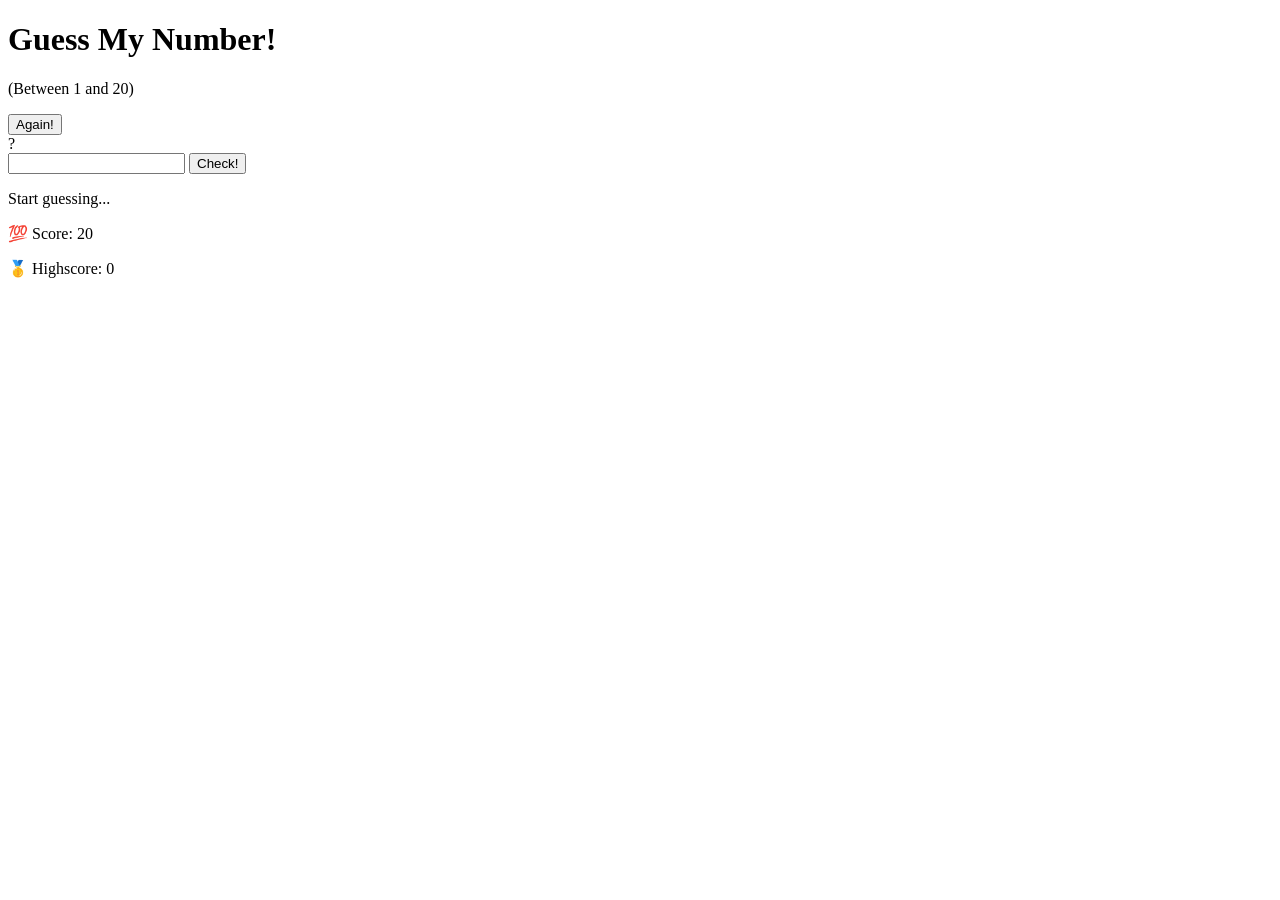
==== index.html @ 3ee74c9a "Create index.html" ====
<!DOCTYPE html>
<html lang="en">
  <head>
    <meta charset="UTF-8" />
    <meta name="viewport" content="width=device-width, initial-scale=1.0" />
    <meta http-equiv="X-UA-Compatible" content="ie=edge" />
    <link rel="stylesheet" href="style.css" />
    <title>Guess My Number!</title>
  </head>
  <body>
    <header>
      <h1>Guess My Number!</h1>
      <p class="between">(Between 1 and 20)</p>
      <button class="btn again">Again!</button>
      <div class="number">?</div>
    </header>
    <main>
      <section class="left">
        <input type="number" class="guess" />
        <button class="btn check">Check!</button>
      </section>
      <section class="right">
        <p class="message">Start guessing...</p>
        <p class="label-score">💯 Score: <span class="score">20</span></p>
        <p class="label-highscore">
          🥇 Highscore: <span class="highscore">0</span>
        </p>
      </section>
    </main>
    <script src="02_logic_REFACTORED.js"></script>
  </body>
</html>
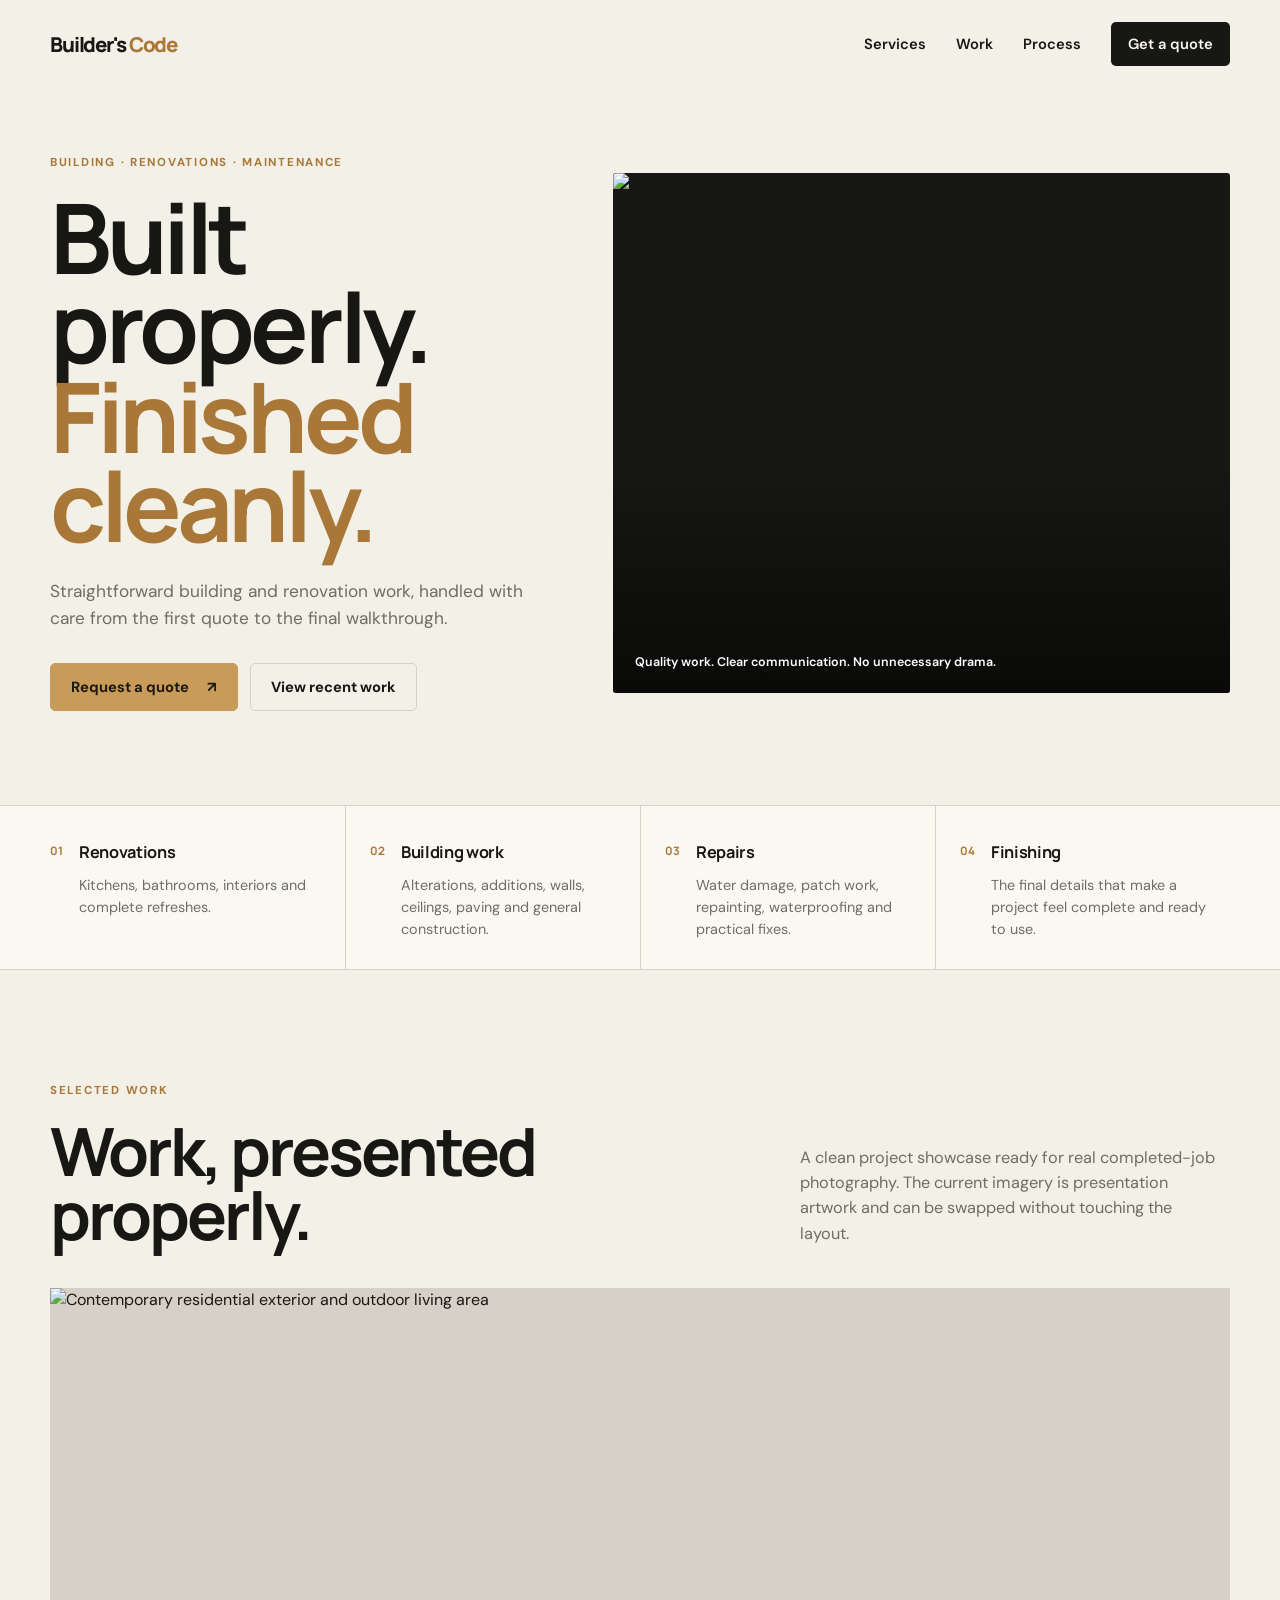
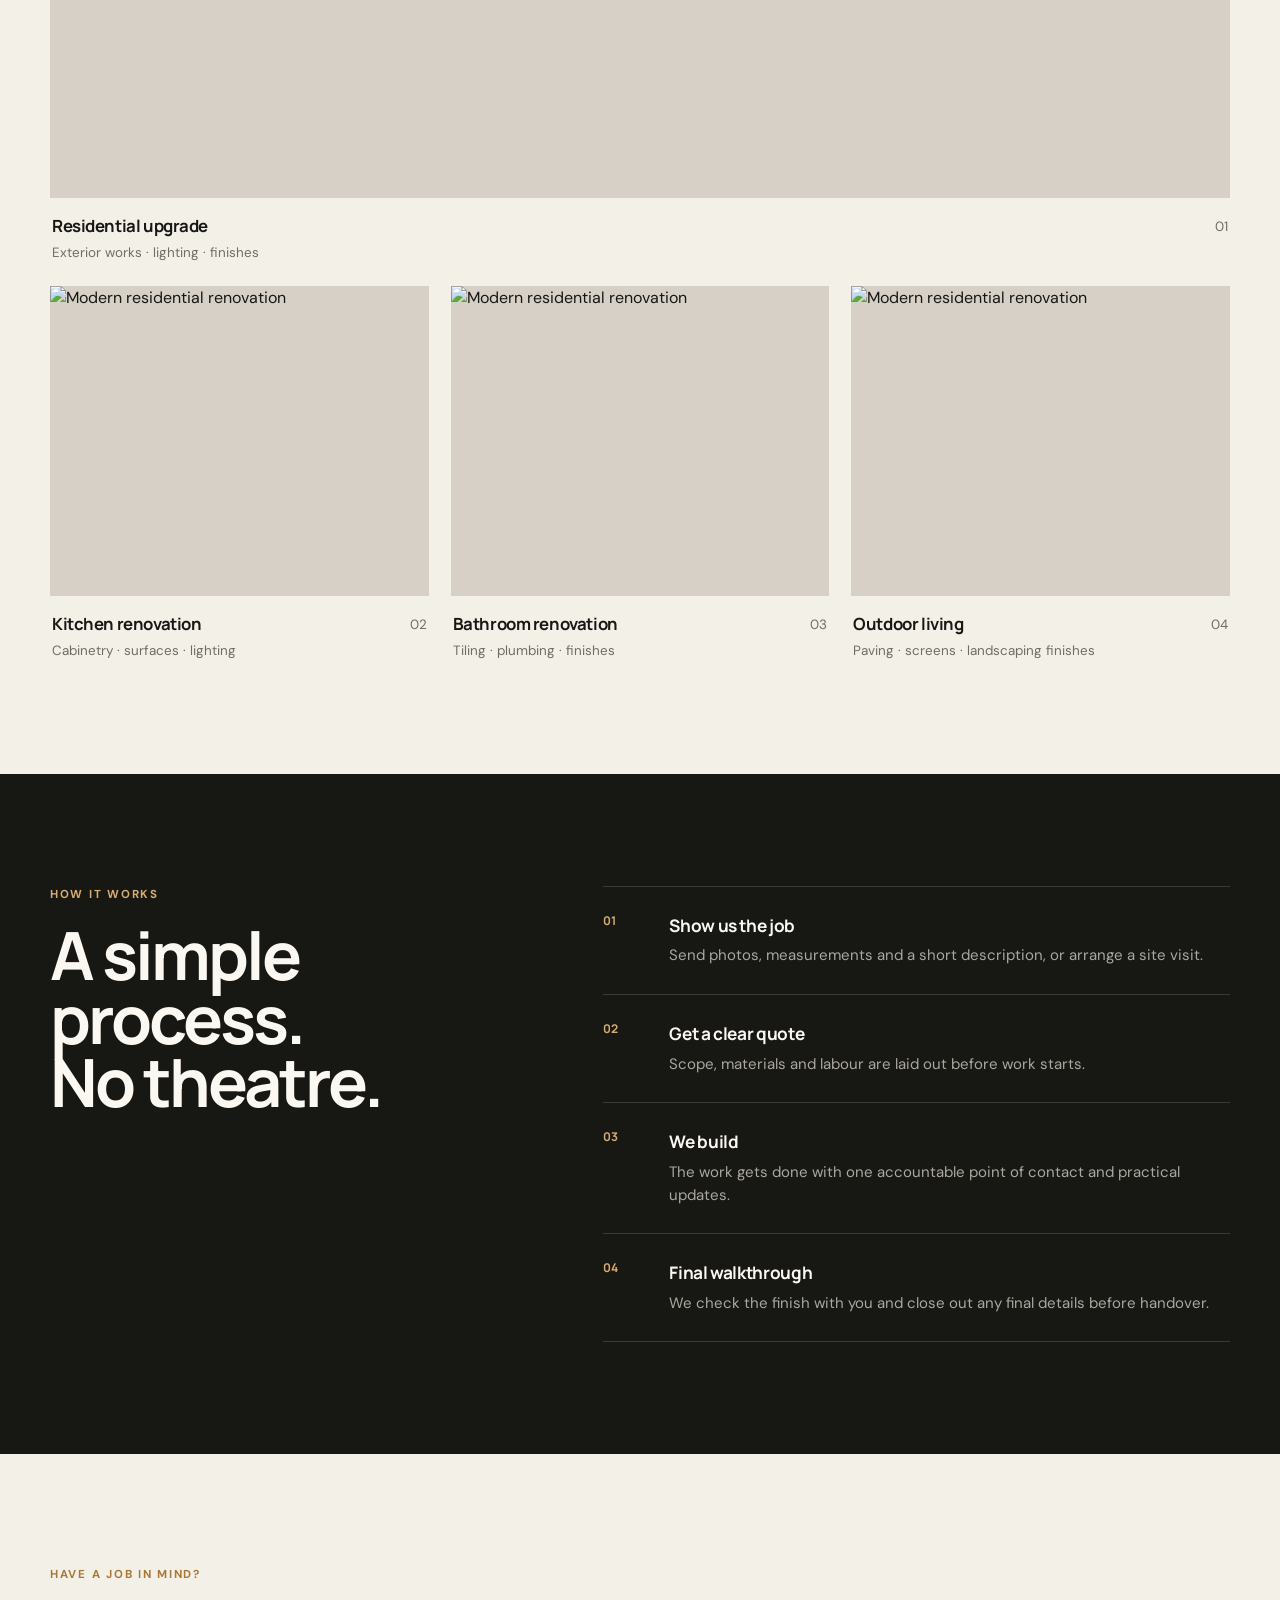
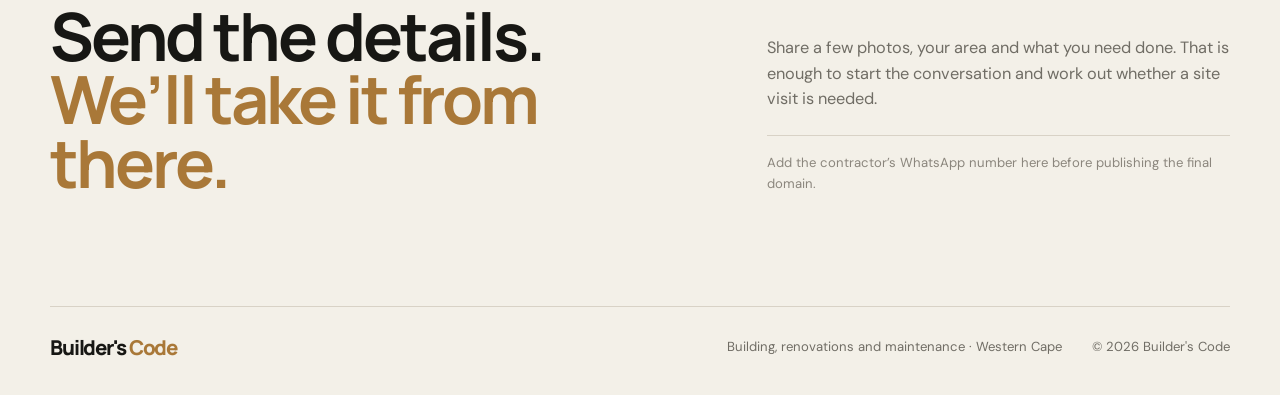
==== commit ff11ed53: "Replace old demo with Builder's Code contractor site" ====
--- a/index.html
+++ b/index.html
@@ -1,32 +1,78 @@
-<!DOCTYPE html>
+<!doctype html>
 <html lang="en">
-  <head>
-    <meta charset="UTF-8" />
-    <meta name="viewport" content="width=device-width, initial-scale=1.0" />
-    <meta http-equiv="X-UA-Compatible" content="ie=edge" />
-    <link rel="stylesheet" href="style.css" />
-    <title>Guess My Number!</title>
-  </head>
-  <body>
-    <header>
-      <h1>Guess My Number!</h1>
-      <p class="between">(Between 1 and 20)</p>
-      <button class="btn again">Again!</button>
-      <div class="number">?</div>
-    </header>
-    <main>
-      <section class="left">
-        <input type="number" class="guess" />
-        <button class="btn check">Check!</button>
-      </section>
-      <section class="right">
-        <p class="message">Start guessing...</p>
-        <p class="label-score">💯 Score: <span class="score">20</span></p>
-        <p class="label-highscore">
-          🥇 Highscore: <span class="highscore">0</span>
-        </p>
-      </section>
-    </main>
-    <script src="02_logic_REFACTORED.js"></script>
-  </body>
-</html>
+<head>
+  <meta charset="utf-8">
+  <meta name="viewport" content="width=device-width,initial-scale=1">
+  <meta name="description" content="Builder's Code — practical building, renovations, repairs and project finishing across the Western Cape.">
+  <meta name="theme-color" content="#171714">
+  <title>Builder's Code | Building & Renovations</title>
+  <link rel="preconnect" href="https://fonts.googleapis.com">
+  <link rel="preconnect" href="https://fonts.gstatic.com" crossorigin>
+  <link href="https://fonts.googleapis.com/css2?family=DM+Sans:wght@400;500;600;700&family=Manrope:wght@600;700;800&display=swap" rel="stylesheet">
+  <link rel="stylesheet" href="styles.css">
+</head>
+<body>
+  <header class="site-header">
+    <a class="brand" href="#top" aria-label="Builder's Code home">Builder's <span>Code</span></a>
+    <nav aria-label="Primary navigation">
+      <a href="#services">Services</a>
+      <a href="#work">Work</a>
+      <a href="#process">Process</a>
+      <a class="nav-cta" href="#contact">Get a quote</a>
+    </nav>
+  </header>
+  <main id="top">
+    <section class="hero shell">
+      <div class="hero-copy">
+        <p class="kicker">BUILDING · RENOVATIONS · MAINTENANCE</p>
+        <h1>Built properly.<br><span>Finished cleanly.</span></h1>
+        <p class="hero-text">Straightforward building and renovation work, handled with care from the first quote to the final walkthrough.</p>
+        <div class="hero-actions">
+          <a class="button button-gold" href="#contact">Request a quote <span aria-hidden="true">↗</span></a>
+          <a class="button button-ghost" href="#work">View recent work</a>
+        </div>
+      </div>
+      <figure class="hero-image">
+        <img src="assets/hero.jpg" alt="Modern residential renovation with warm interior lighting" width="702" height="429">
+        <figcaption>Quality work. Clear communication. No unnecessary drama.</figcaption>
+      </figure>
+    </section>
+    <section id="services" class="service-band" aria-label="Services">
+      <div class="service-grid shell">
+        <article><span class="service-number">01</span><div><h2>Renovations</h2><p>Kitchens, bathrooms, interiors and complete refreshes.</p></div></article>
+        <article><span class="service-number">02</span><div><h2>Building work</h2><p>Alterations, additions, walls, ceilings, paving and general construction.</p></div></article>
+        <article><span class="service-number">03</span><div><h2>Repairs</h2><p>Water damage, patch work, repainting, waterproofing and practical fixes.</p></div></article>
+        <article><span class="service-number">04</span><div><h2>Finishing</h2><p>The final details that make a project feel complete and ready to use.</p></div></article>
+      </div>
+    </section>
+    <section id="work" class="work shell section-space">
+      <div class="section-heading">
+        <div><p class="kicker">SELECTED WORK</p><h2>Work, presented<br>properly.</h2></div>
+        <p>A clean project showcase ready for real completed-job photography. The current imagery is presentation artwork and can be swapped without touching the layout.</p>
+      </div>
+      <div class="project-grid">
+        <article class="project project-featured"><img src="assets/hero.jpg" alt="Contemporary residential exterior and outdoor living area"><div class="project-copy"><div><h3>Residential upgrade</h3><p>Exterior works · lighting · finishes</p></div><span>01</span></div></article>
+        <article class="project"><img src="assets/hero.jpg" alt="Modern residential renovation"><div class="project-copy"><div><h3>Kitchen renovation</h3><p>Cabinetry · surfaces · lighting</p></div><span>02</span></div></article>
+        <article class="project"><img src="assets/hero.jpg" alt="Modern residential renovation"><div class="project-copy"><div><h3>Bathroom renovation</h3><p>Tiling · plumbing · finishes</p></div><span>03</span></div></article>
+        <article class="project"><img src="assets/hero.jpg" alt="Modern residential renovation"><div class="project-copy"><div><h3>Outdoor living</h3><p>Paving · screens · landscaping finishes</p></div><span>04</span></div></article>
+      </div>
+    </section>
+    <section id="process" class="process section-space">
+      <div class="process-inner shell">
+        <div class="process-title"><p class="kicker kicker-light">HOW IT WORKS</p><h2>A simple process.<br>No theatre.</h2></div>
+        <ol>
+          <li><span>01</span><div><h3>Show us the job</h3><p>Send photos, measurements and a short description, or arrange a site visit.</p></div></li>
+          <li><span>02</span><div><h3>Get a clear quote</h3><p>Scope, materials and labour are laid out before work starts.</p></div></li>
+          <li><span>03</span><div><h3>We build</h3><p>The work gets done with one accountable point of contact and practical updates.</p></div></li>
+          <li><span>04</span><div><h3>Final walkthrough</h3><p>We check the finish with you and close out any final details before handover.</p></div></li>
+        </ol>
+      </div>
+    </section>
+    <section id="contact" class="contact shell section-space">
+      <div><p class="kicker">HAVE A JOB IN MIND?</p><h2>Send the details.<br><span>We’ll take it from there.</span></h2></div>
+      <div class="contact-copy"><p>Share a few photos, your area and what you need done. That is enough to start the conversation and work out whether a site visit is needed.</p><p class="contact-note">Add the contractor’s WhatsApp number here before publishing the final domain.</p></div>
+    </section>
+  </main>
+  <footer class="shell"><a class="brand brand-footer" href="#top">Builder's <span>Code</span></a><p>Building, renovations and maintenance · Western Cape</p><p>© 2026 Builder's Code</p></footer>
+</body>
+</html>
--- a/styles.css
+++ b/styles.css
@@ -0,0 +1 @@
+:root{--ink:#171714;--ink-2:#24231f;--paper:#f3f0e8;--cream:#fbf8f1;--muted:#706d65;--line:#d8d2c6;--gold:#c89b59;--gold-dark:#a97838;--max:1180px}*{box-sizing:border-box}html{scroll-behavior:smooth}body{margin:0;background:var(--paper);color:var(--ink);font:400 16px/1.55 "DM Sans",sans-serif}a{color:inherit;text-decoration:none}img{display:block;width:100%;height:auto}h1,h2,h3,p{margin:0}h1,h2,h3{font-family:"Manrope",sans-serif;letter-spacing:-.045em}.shell{width:min(calc(100% - 44px),var(--max));margin-inline:auto}.site-header{width:min(calc(100% - 44px),var(--max));height:88px;margin:auto;display:flex;align-items:center;justify-content:space-between;gap:24px}.brand{font:800 1.28rem/1 "Manrope",sans-serif;letter-spacing:-.055em}.brand span{color:var(--gold-dark)}nav{display:flex;align-items:center;gap:30px;font-size:.92rem;font-weight:600}nav a{transition:opacity .2s ease}nav a:hover{opacity:.58}.nav-cta{background:var(--ink);color:var(--cream);padding:11px 17px;border-radius:5px}.hero{display:grid;grid-template-columns:minmax(0,.9fr) minmax(430px,1.1fr);align-items:center;gap:58px;padding:66px 0 94px}.kicker{color:var(--gold-dark);font-weight:700;font-size:.72rem;letter-spacing:.15em;margin-bottom:20px}h1{font-size:clamp(3.9rem,7.6vw,7.3rem);line-height:.92}h1 span,.contact h2 span{color:var(--gold-dark)}.hero-text{max-width:590px;color:var(--muted);font-size:1.08rem;margin-top:28px}.hero-actions{display:flex;flex-wrap:wrap;gap:12px;margin-top:32px}.button{display:inline-flex;align-items:center;justify-content:center;gap:18px;min-height:48px;padding:0 20px;border:1px solid var(--line);border-radius:5px;font-weight:700;font-size:.92rem;transition:transform .2s ease,background .2s ease}.button:hover{transform:translateY(-2px)}.button-gold{background:var(--gold);border-color:var(--gold);color:#1b1813}.button-gold:hover{background:#d4a768}.button-ghost{background:transparent}.hero-image{position:relative;margin:0;min-height:520px;border-radius:3px;overflow:hidden;background:var(--ink)}.hero-image img{position:absolute;inset:0;width:100%;height:100%;object-fit:cover;object-position:center}.hero-image::after{content:"";position:absolute;inset:0;background:linear-gradient(180deg,transparent 55%,rgba(0,0,0,.6))}.hero-image figcaption{position:absolute;z-index:1;left:22px;right:22px;bottom:20px;color:#fff;font-size:.78rem;font-weight:600}.service-band{background:var(--cream);border-block:1px solid var(--line)}.service-grid{display:grid;grid-template-columns:repeat(4,1fr)}.service-grid article{display:flex;gap:16px;min-height:160px;padding:34px 24px 28px 0}.service-grid article+article{border-left:1px solid var(--line);padding-left:24px}.service-number{color:var(--gold-dark);font:700 .72rem/1 "Manrope",sans-serif;padding-top:5px}.service-grid h2{font-size:1.02rem;letter-spacing:-.02em}.service-grid p{color:var(--muted);font-size:.9rem;margin-top:8px}.section-space{padding-block:112px}.section-heading{display:grid;grid-template-columns:1fr 430px;gap:60px;align-items:end;margin-bottom:42px}.section-heading h2,.process h2,.contact h2{font-size:clamp(2.8rem,5.2vw,5.3rem);line-height:.95}.section-heading>p{color:var(--muted);font-size:1.02rem;max-width:420px}.project-grid{display:grid;grid-template-columns:repeat(3,1fr);gap:22px}.project{min-width:0}.project-featured{grid-column:span 3}.project img{height:310px;object-fit:cover;background:#d6d0c6}.project-featured img{height:510px}.project-copy{display:flex;justify-content:space-between;gap:20px;padding:15px 2px 0}.project-copy h3{font-size:1.05rem;letter-spacing:-.025em}.project-copy p,.project-copy span{color:var(--muted);font-size:.84rem;margin-top:4px}.process{background:var(--ink);color:var(--cream)}.process-inner{display:grid;grid-template-columns:.85fr 1.15fr;gap:90px}.kicker-light{color:#d8ad70}.process ol{list-style:none;padding:0;margin:0;border-top:1px solid #3c3a34}.process li{display:grid;grid-template-columns:48px 1fr;gap:18px;padding:26px 0;border-bottom:1px solid #3c3a34}.process li>span{color:#d8ad70;font:700 .75rem/1.4 "Manrope",sans-serif}.process h3{font-size:1.08rem;letter-spacing:-.02em}.process li p{color:#aaa79f;margin-top:5px;max-width:560px;font-size:.94rem}.contact{display:grid;grid-template-columns:1.15fr .85fr;gap:90px;align-items:end}.contact-copy{color:var(--muted);font-size:1.02rem;max-width:470px}.contact-note{font-size:.82rem;border-top:1px solid var(--line);margin-top:24px;padding-top:17px;color:#8b867d}footer{border-top:1px solid var(--line);padding:30px 0 38px;display:grid;grid-template-columns:1fr auto auto;gap:30px;align-items:center;color:var(--muted);font-size:.82rem}.brand-footer{color:var(--ink)}@media(max-width:900px){.hero{grid-template-columns:1fr;gap:38px;padding-top:44px}.hero-image{min-height:480px}.section-heading{grid-template-columns:1fr;gap:22px}.service-grid{grid-template-columns:1fr 1fr}.service-grid article:nth-child(3){border-left:0;border-top:1px solid var(--line)}.service-grid article:nth-child(4){border-top:1px solid var(--line)}.process-inner,.contact{grid-template-columns:1fr;gap:48px}.project-grid{grid-template-columns:1fr 1fr}.project-featured{grid-column:span 2}.project-grid article:last-child{grid-column:span 2}.project-grid article:last-child img{height:360px}footer{grid-template-columns:1fr 1fr}.brand-footer{grid-column:1/-1}}@media(max-width:640px){.shell,.site-header{width:min(calc(100% - 28px),var(--max))}.site-header{height:72px}nav{gap:0}nav a:not(.nav-cta){display:none}.nav-cta{padding:9px 13px}.hero{padding:32px 0 70px}.hero-image{min-height:380px}h1{font-size:3.55rem}.hero-text{font-size:1rem}.service-grid{grid-template-columns:1fr}.service-grid article{min-height:auto;padding:24px 0}.service-grid article+article,.service-grid article:nth-child(3){border-left:0;border-top:1px solid var(--line);padding-left:0}.section-space{padding-block:78px}.section-heading h2,.process h2,.contact h2{font-size:3rem}.project-grid{grid-template-columns:1fr}.project-featured,.project-grid article:last-child{grid-column:auto}.project img,.project-featured img,.project-grid article:last-child img{height:330px}.process-inner{gap:34px}.contact{gap:34px}footer{grid-template-columns:1fr;gap:10px}.brand-footer{grid-column:auto}}@media(prefers-reduced-motion:reduce){html{scroll-behavior:auto}.button{transition:none}}
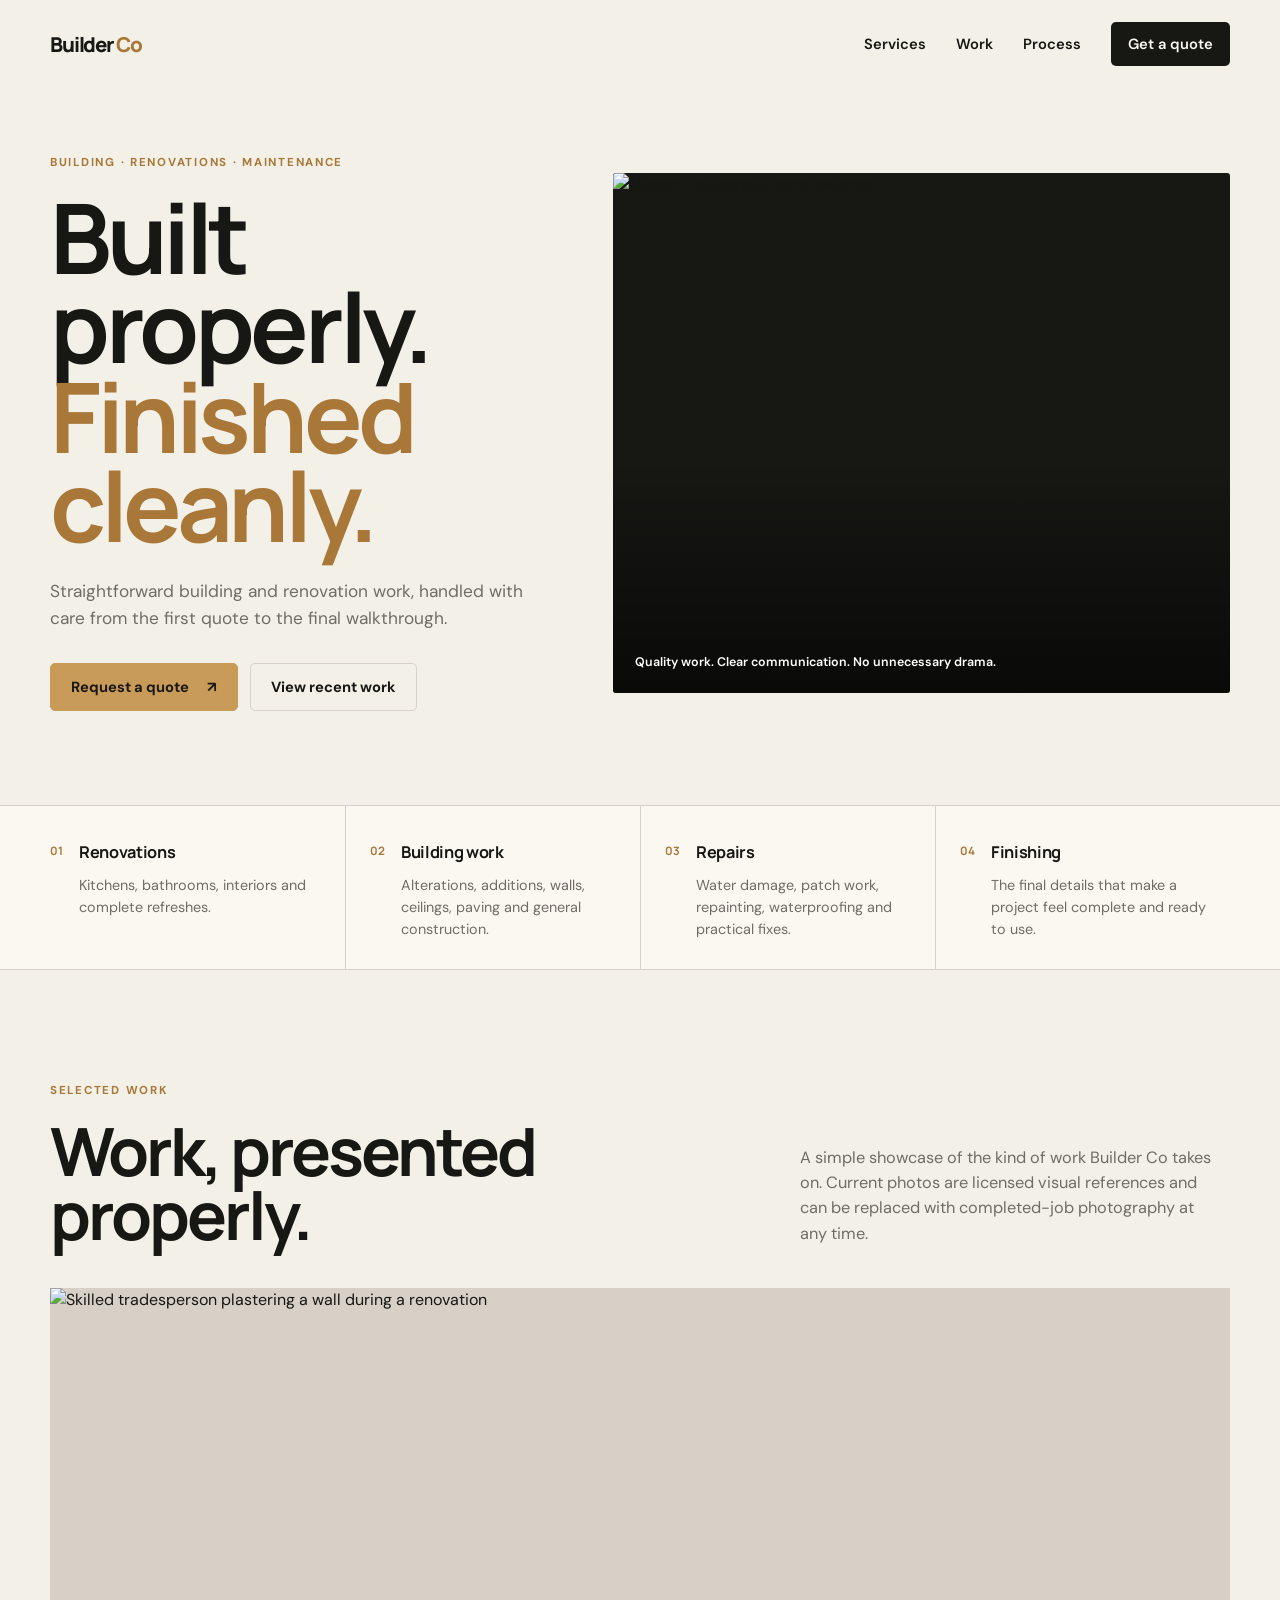
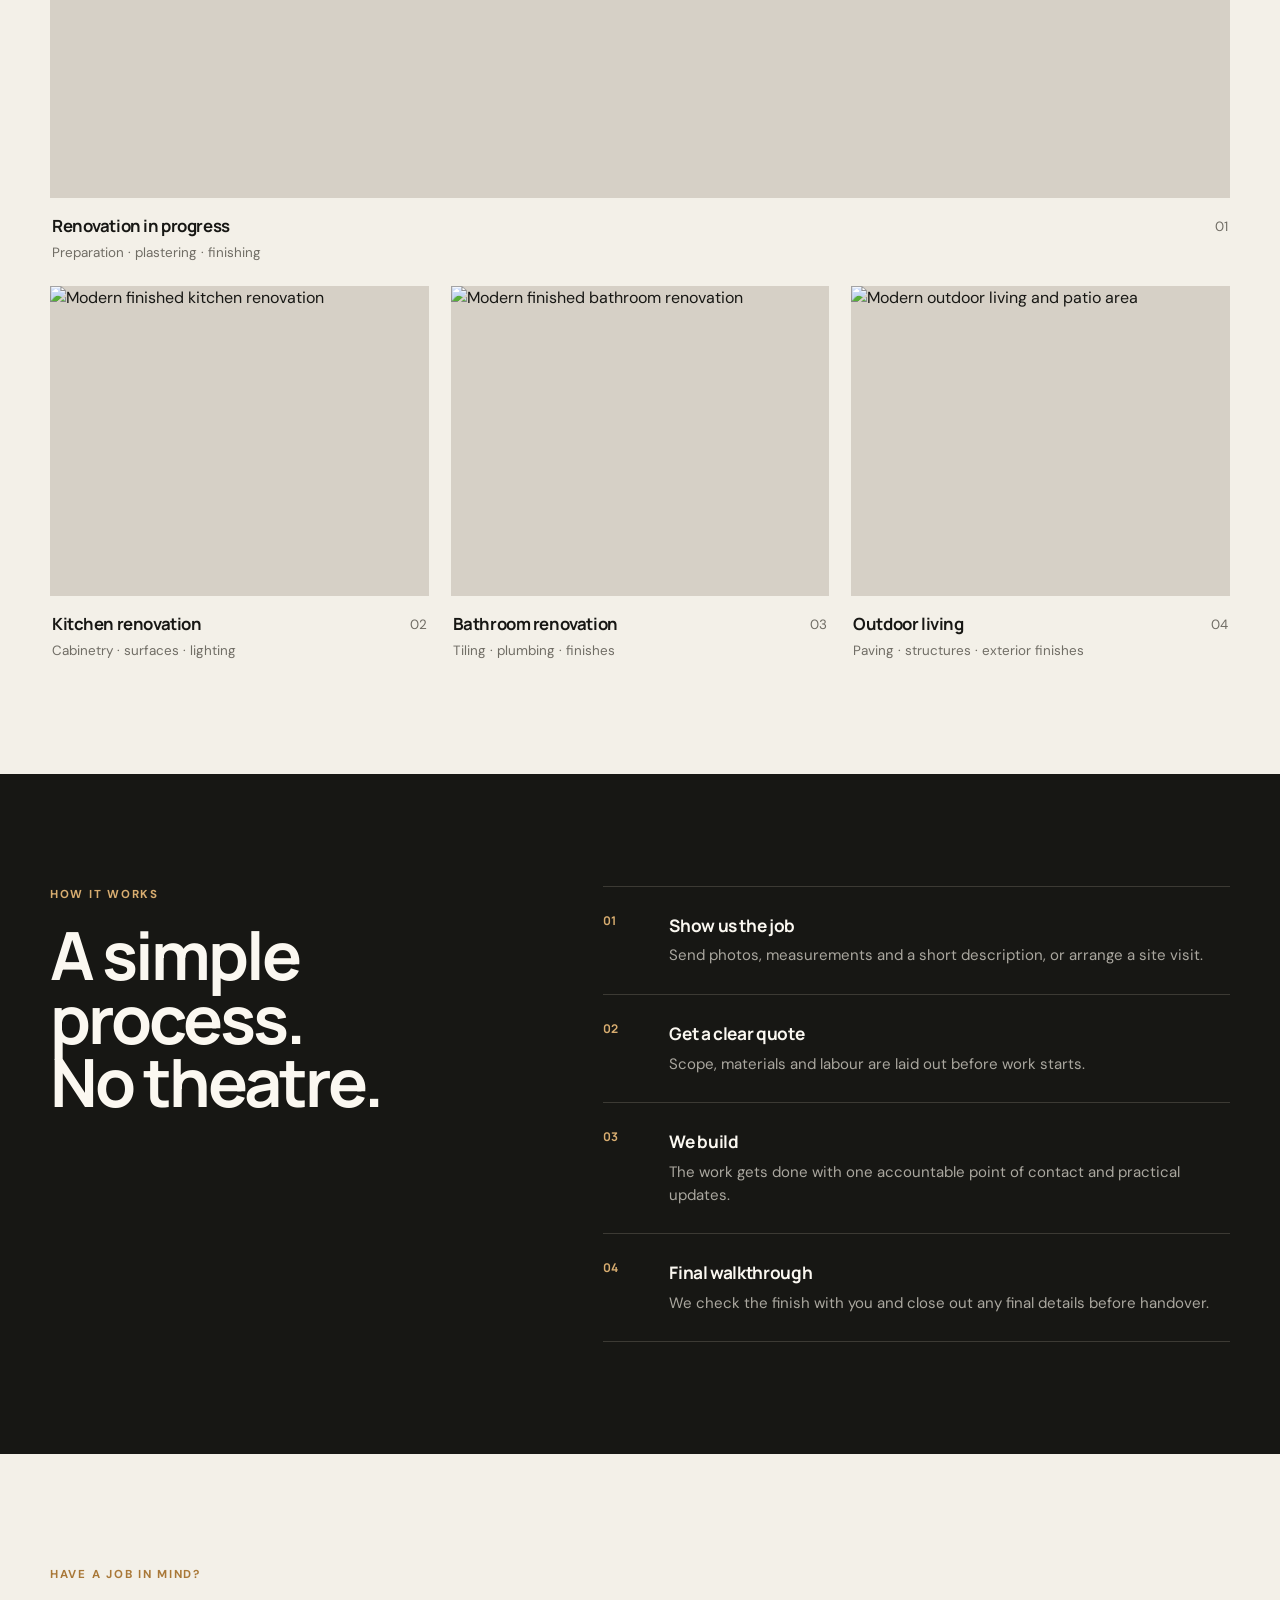
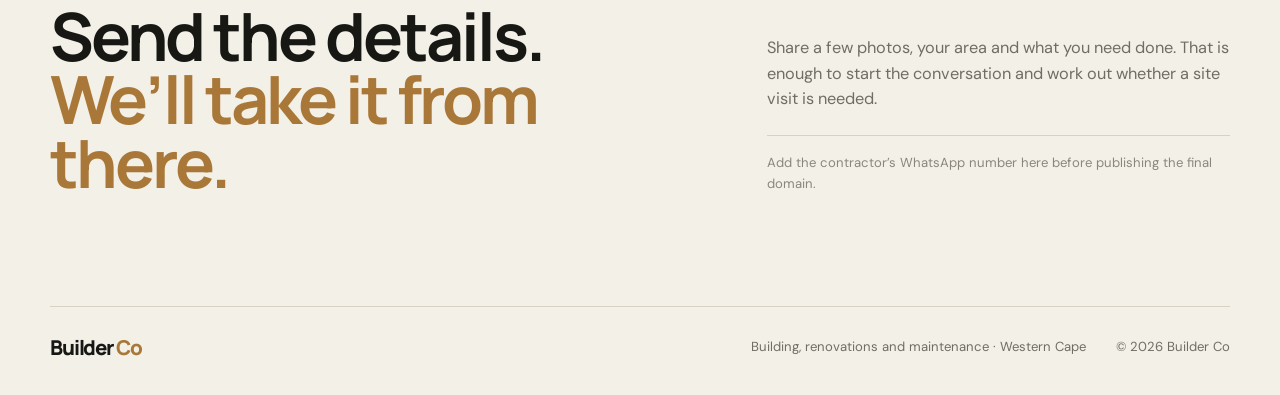
==== commit 734494e9: "Rebrand site to Builder Co and add contractor imagery" ====
--- a/index.html
+++ b/index.html
@@ -3,9 +3,9 @@
 <head>
   <meta charset="utf-8">
   <meta name="viewport" content="width=device-width,initial-scale=1">
-  <meta name="description" content="Builder's Code — practical building, renovations, repairs and project finishing across the Western Cape.">
+  <meta name="description" content="Builder Co — practical building, renovations, repairs and project finishing across the Western Cape.">
   <meta name="theme-color" content="#171714">
-  <title>Builder's Code | Building & Renovations</title>
+  <title>Builder Co | Building & Renovations</title>
   <link rel="preconnect" href="https://fonts.googleapis.com">
   <link rel="preconnect" href="https://fonts.gstatic.com" crossorigin>
   <link href="https://fonts.googleapis.com/css2?family=DM+Sans:wght@400;500;600;700&family=Manrope:wght@600;700;800&display=swap" rel="stylesheet">
@@ -13,7 +13,7 @@
 </head>
 <body>
   <header class="site-header">
-    <a class="brand" href="#top" aria-label="Builder's Code home">Builder's <span>Code</span></a>
+    <a class="brand" href="#top" aria-label="Builder Co home">Builder <span>Co</span></a>
     <nav aria-label="Primary navigation">
       <a href="#services">Services</a>
       <a href="#work">Work</a>
@@ -33,7 +33,7 @@
         </div>
       </div>
       <figure class="hero-image">
-        <img src="assets/hero.jpg" alt="Modern residential renovation with warm interior lighting" width="702" height="429">
+        <img src="https://images.unsplash.com/photo-1778166166368-774d09ca24e2?auto=format&fit=crop&w=1800&q=85" alt="Modern residential home exterior" width="702" height="429">
         <figcaption>Quality work. Clear communication. No unnecessary drama.</figcaption>
       </figure>
     </section>
@@ -48,13 +48,13 @@
     <section id="work" class="work shell section-space">
       <div class="section-heading">
         <div><p class="kicker">SELECTED WORK</p><h2>Work, presented<br>properly.</h2></div>
-        <p>A clean project showcase ready for real completed-job photography. The current imagery is presentation artwork and can be swapped without touching the layout.</p>
+        <p>A simple showcase of the kind of work Builder Co takes on. Current photos are licensed visual references and can be replaced with completed-job photography at any time.</p>
       </div>
       <div class="project-grid">
-        <article class="project project-featured"><img src="assets/hero.jpg" alt="Contemporary residential exterior and outdoor living area"><div class="project-copy"><div><h3>Residential upgrade</h3><p>Exterior works · lighting · finishes</p></div><span>01</span></div></article>
-        <article class="project"><img src="assets/hero.jpg" alt="Modern residential renovation"><div class="project-copy"><div><h3>Kitchen renovation</h3><p>Cabinetry · surfaces · lighting</p></div><span>02</span></div></article>
-        <article class="project"><img src="assets/hero.jpg" alt="Modern residential renovation"><div class="project-copy"><div><h3>Bathroom renovation</h3><p>Tiling · plumbing · finishes</p></div><span>03</span></div></article>
-        <article class="project"><img src="assets/hero.jpg" alt="Modern residential renovation"><div class="project-copy"><div><h3>Outdoor living</h3><p>Paving · screens · landscaping finishes</p></div><span>04</span></div></article>
+        <article class="project project-featured"><img src="https://images.unsplash.com/photo-1761986757577-140af8859587?auto=format&fit=crop&w=1800&q=85" alt="Skilled tradesperson plastering a wall during a renovation" loading="lazy"><div class="project-copy"><div><h3>Renovation in progress</h3><p>Preparation · plastering · finishing</p></div><span>01</span></div></article>
+        <article class="project"><img src="https://images.unsplash.com/photo-1771371282665-545256b20dca?auto=format&fit=crop&w=1400&q=85" alt="Modern finished kitchen renovation" loading="lazy"><div class="project-copy"><div><h3>Kitchen renovation</h3><p>Cabinetry · surfaces · lighting</p></div><span>02</span></div></article>
+        <article class="project"><img src="https://images.unsplash.com/photo-1621215058889-885f3d5a143c?auto=format&fit=crop&w=1400&q=85" alt="Modern finished bathroom renovation" loading="lazy"><div class="project-copy"><div><h3>Bathroom renovation</h3><p>Tiling · plumbing · finishes</p></div><span>03</span></div></article>
+        <article class="project"><img src="https://images.unsplash.com/photo-1775733923991-e7223f9f44bc?auto=format&fit=crop&w=1400&q=85" alt="Modern outdoor living and patio area" loading="lazy"><div class="project-copy"><div><h3>Outdoor living</h3><p>Paving · structures · exterior finishes</p></div><span>04</span></div></article>
       </div>
     </section>
     <section id="process" class="process section-space">
@@ -73,6 +73,6 @@
       <div class="contact-copy"><p>Share a few photos, your area and what you need done. That is enough to start the conversation and work out whether a site visit is needed.</p><p class="contact-note">Add the contractor’s WhatsApp number here before publishing the final domain.</p></div>
     </section>
   </main>
-  <footer class="shell"><a class="brand brand-footer" href="#top">Builder's <span>Code</span></a><p>Building, renovations and maintenance · Western Cape</p><p>© 2026 Builder's Code</p></footer>
+  <footer class="shell"><a class="brand brand-footer" href="#top">Builder <span>Co</span></a><p>Building, renovations and maintenance · Western Cape</p><p>© 2026 Builder Co</p></footer>
 </body>
 </html>
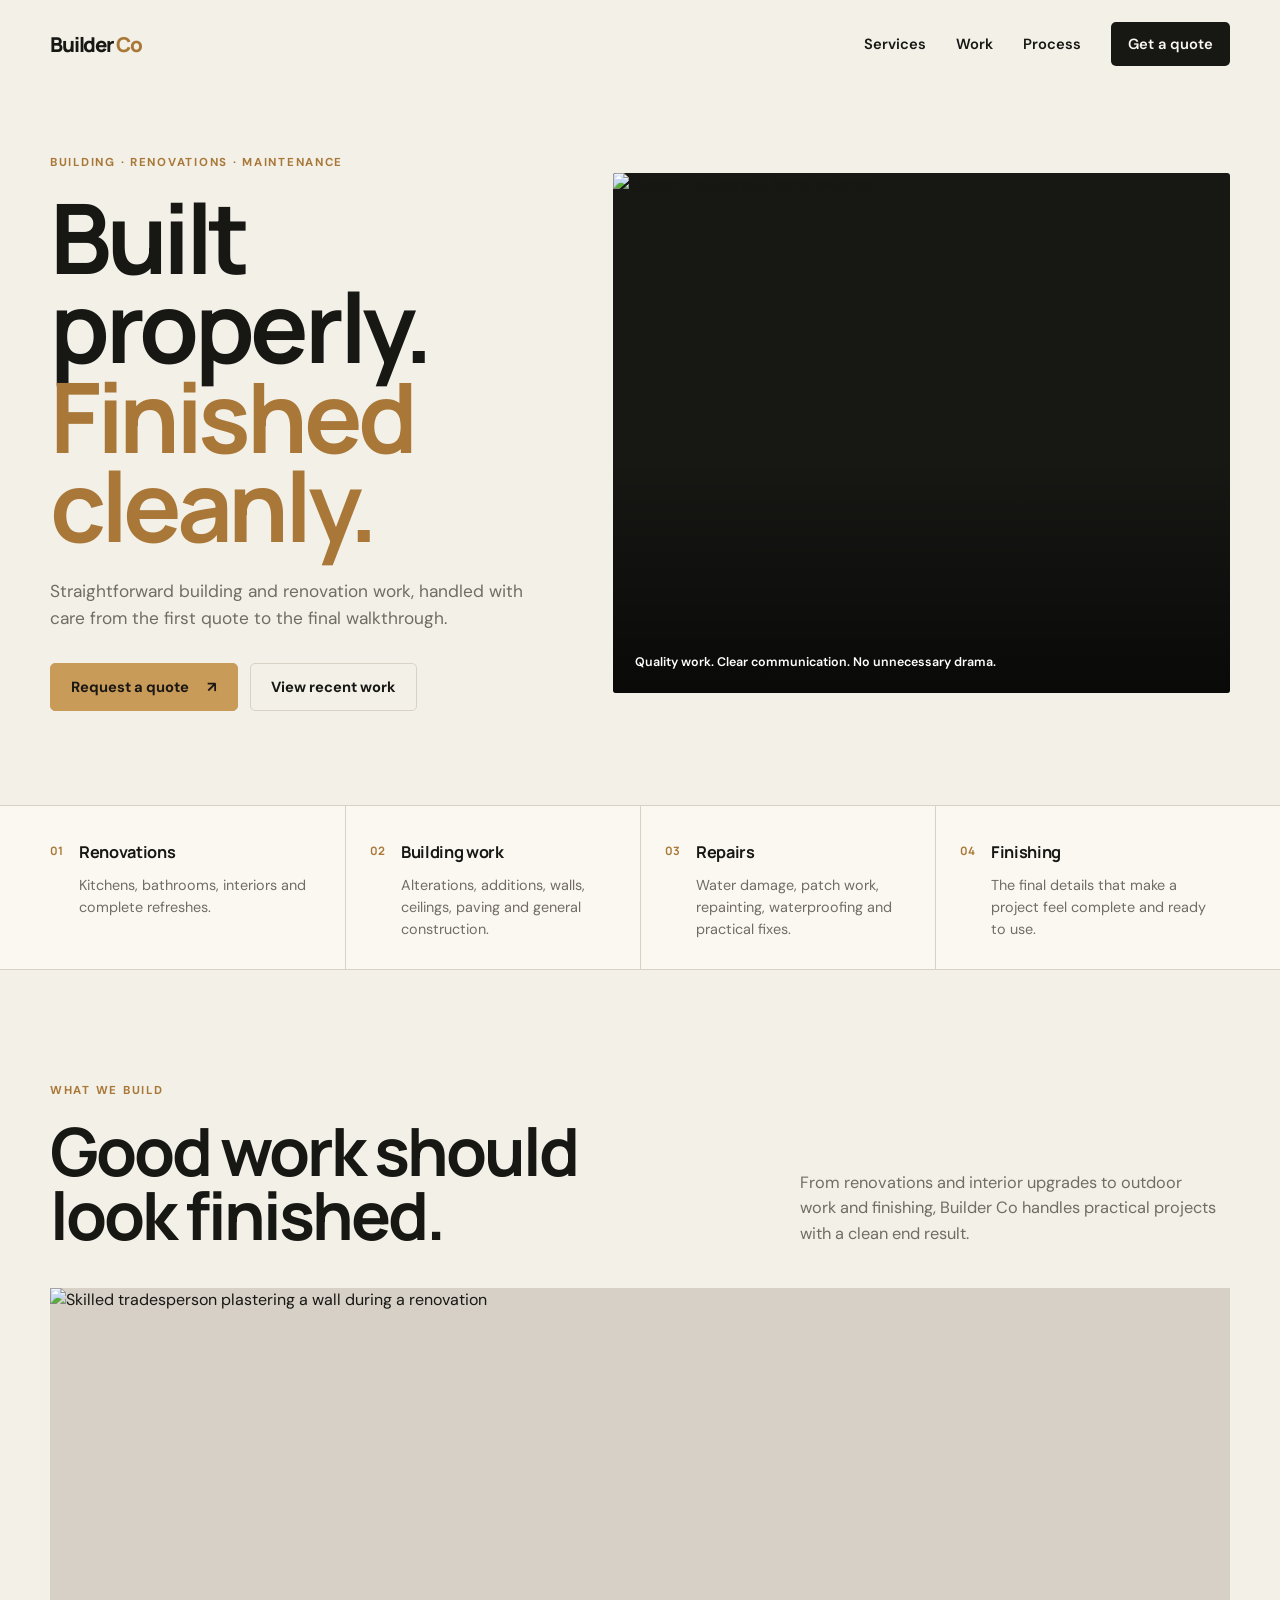
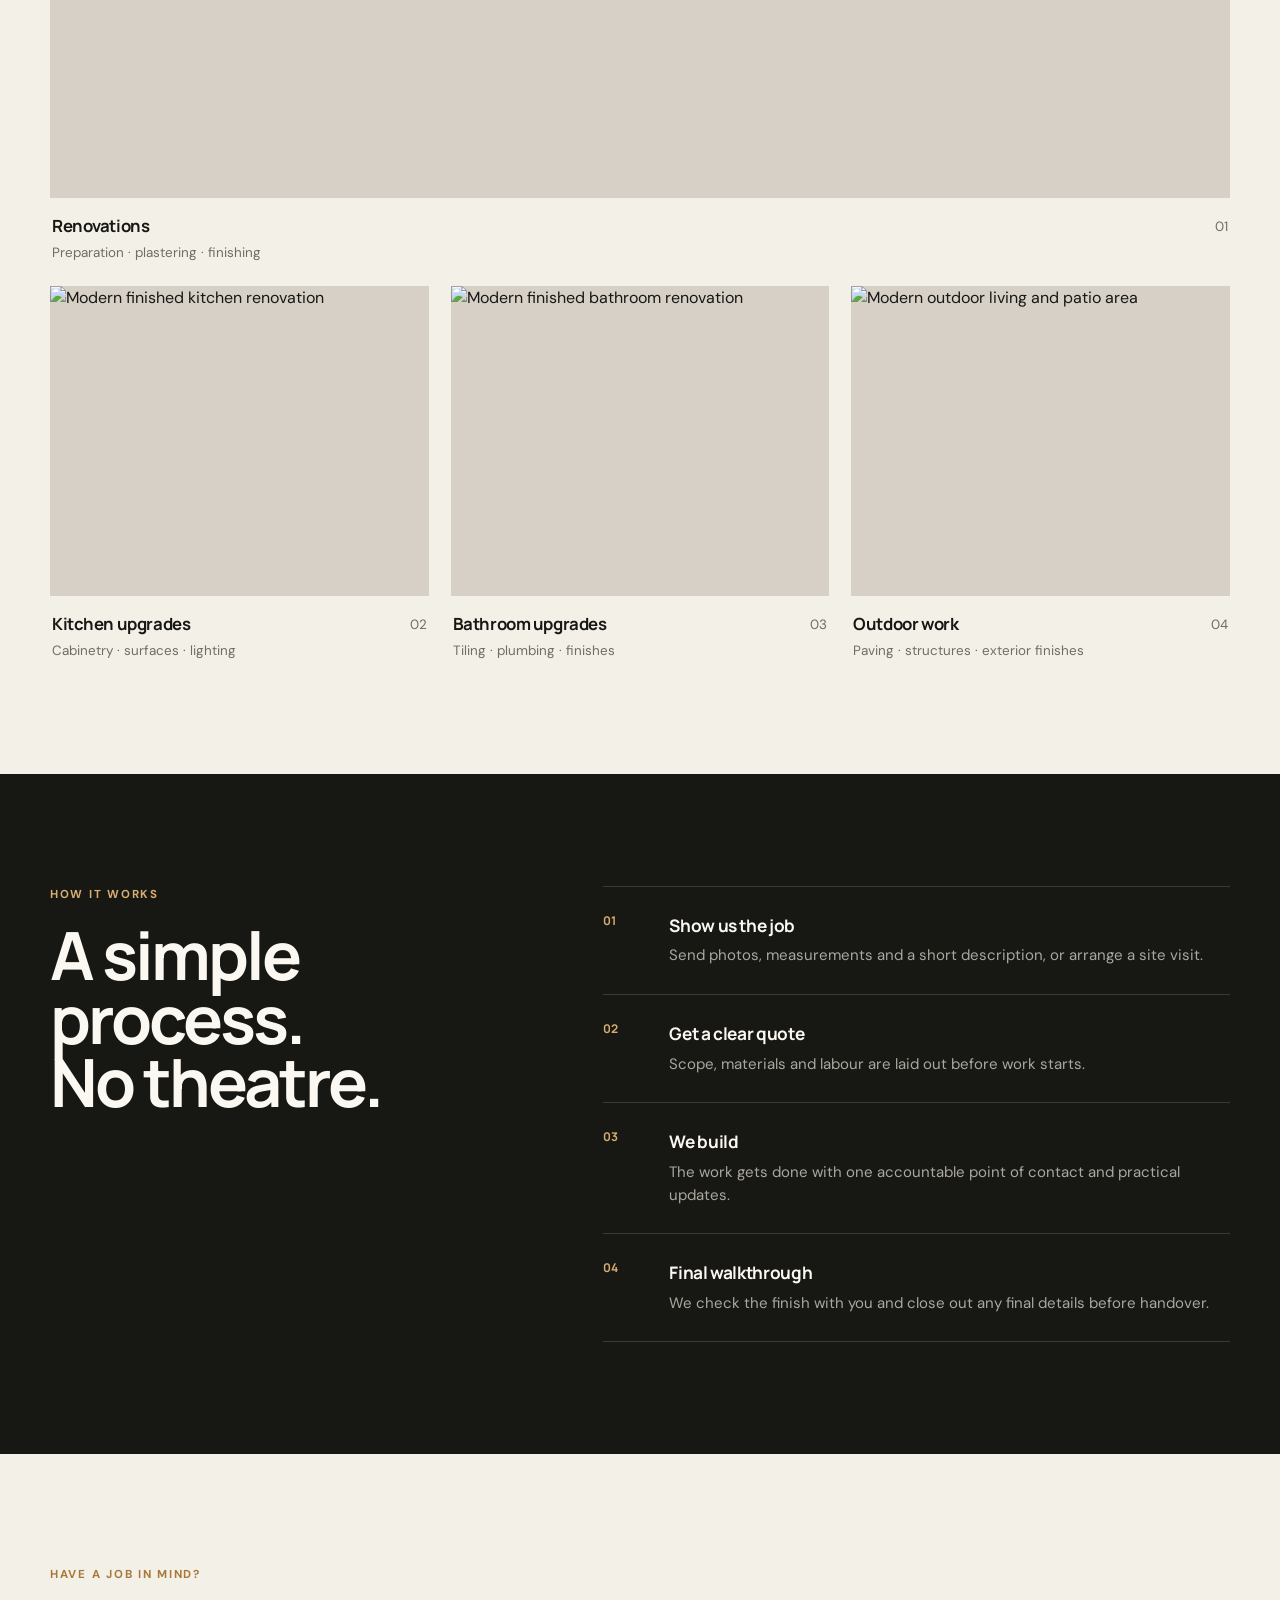
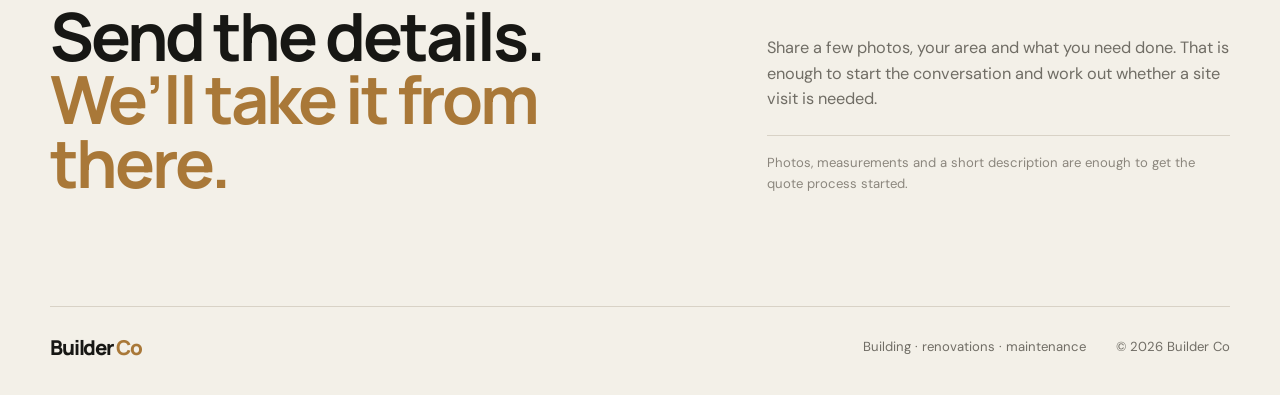
==== commit d0dc0c0d: "Polish Builder Co copy and remove placeholder claims" ====
--- a/index.html
+++ b/index.html
@@ -3,7 +3,7 @@
 <head>
   <meta charset="utf-8">
   <meta name="viewport" content="width=device-width,initial-scale=1">
-  <meta name="description" content="Builder Co — practical building, renovations, repairs and project finishing across the Western Cape.">
+  <meta name="description" content="Builder Co — practical building, renovations, repairs and project finishing.">
   <meta name="theme-color" content="#171714">
   <title>Builder Co | Building & Renovations</title>
   <link rel="preconnect" href="https://fonts.googleapis.com">
@@ -47,14 +47,14 @@
     </section>
     <section id="work" class="work shell section-space">
       <div class="section-heading">
-        <div><p class="kicker">SELECTED WORK</p><h2>Work, presented<br>properly.</h2></div>
-        <p>A simple showcase of the kind of work Builder Co takes on. Current photos are licensed visual references and can be replaced with completed-job photography at any time.</p>
+        <div><p class="kicker">WHAT WE BUILD</p><h2>Good work should<br>look finished.</h2></div>
+        <p>From renovations and interior upgrades to outdoor work and finishing, Builder Co handles practical projects with a clean end result.</p>
       </div>
       <div class="project-grid">
-        <article class="project project-featured"><img src="https://images.unsplash.com/photo-1761986757577-140af8859587?auto=format&fit=crop&w=1800&q=85" alt="Skilled tradesperson plastering a wall during a renovation" loading="lazy"><div class="project-copy"><div><h3>Renovation in progress</h3><p>Preparation · plastering · finishing</p></div><span>01</span></div></article>
-        <article class="project"><img src="https://images.unsplash.com/photo-1771371282665-545256b20dca?auto=format&fit=crop&w=1400&q=85" alt="Modern finished kitchen renovation" loading="lazy"><div class="project-copy"><div><h3>Kitchen renovation</h3><p>Cabinetry · surfaces · lighting</p></div><span>02</span></div></article>
-        <article class="project"><img src="https://images.unsplash.com/photo-1621215058889-885f3d5a143c?auto=format&fit=crop&w=1400&q=85" alt="Modern finished bathroom renovation" loading="lazy"><div class="project-copy"><div><h3>Bathroom renovation</h3><p>Tiling · plumbing · finishes</p></div><span>03</span></div></article>
-        <article class="project"><img src="https://images.unsplash.com/photo-1775733923991-e7223f9f44bc?auto=format&fit=crop&w=1400&q=85" alt="Modern outdoor living and patio area" loading="lazy"><div class="project-copy"><div><h3>Outdoor living</h3><p>Paving · structures · exterior finishes</p></div><span>04</span></div></article>
+        <article class="project project-featured"><img src="https://images.unsplash.com/photo-1761986757577-140af8859587?auto=format&fit=crop&w=1800&q=85" alt="Skilled tradesperson plastering a wall during a renovation" loading="lazy"><div class="project-copy"><div><h3>Renovations</h3><p>Preparation · plastering · finishing</p></div><span>01</span></div></article>
+        <article class="project"><img src="https://images.unsplash.com/photo-1771371282665-545256b20dca?auto=format&fit=crop&w=1400&q=85" alt="Modern finished kitchen renovation" loading="lazy"><div class="project-copy"><div><h3>Kitchen upgrades</h3><p>Cabinetry · surfaces · lighting</p></div><span>02</span></div></article>
+        <article class="project"><img src="https://images.unsplash.com/photo-1621215058889-885f3d5a143c?auto=format&fit=crop&w=1400&q=85" alt="Modern finished bathroom renovation" loading="lazy"><div class="project-copy"><div><h3>Bathroom upgrades</h3><p>Tiling · plumbing · finishes</p></div><span>03</span></div></article>
+        <article class="project"><img src="https://images.unsplash.com/photo-1775733923991-e7223f9f44bc?auto=format&fit=crop&w=1400&q=85" alt="Modern outdoor living and patio area" loading="lazy"><div class="project-copy"><div><h3>Outdoor work</h3><p>Paving · structures · exterior finishes</p></div><span>04</span></div></article>
       </div>
     </section>
     <section id="process" class="process section-space">
@@ -70,9 +70,9 @@
     </section>
     <section id="contact" class="contact shell section-space">
       <div><p class="kicker">HAVE A JOB IN MIND?</p><h2>Send the details.<br><span>We’ll take it from there.</span></h2></div>
-      <div class="contact-copy"><p>Share a few photos, your area and what you need done. That is enough to start the conversation and work out whether a site visit is needed.</p><p class="contact-note">Add the contractor’s WhatsApp number here before publishing the final domain.</p></div>
+      <div class="contact-copy"><p>Share a few photos, your area and what you need done. That is enough to start the conversation and work out whether a site visit is needed.</p><p class="contact-note">Photos, measurements and a short description are enough to get the quote process started.</p></div>
     </section>
   </main>
-  <footer class="shell"><a class="brand brand-footer" href="#top">Builder <span>Co</span></a><p>Building, renovations and maintenance · Western Cape</p><p>© 2026 Builder Co</p></footer>
+  <footer class="shell"><a class="brand brand-footer" href="#top">Builder <span>Co</span></a><p>Building · renovations · maintenance</p><p>© 2026 Builder Co</p></footer>
 </body>
 </html>
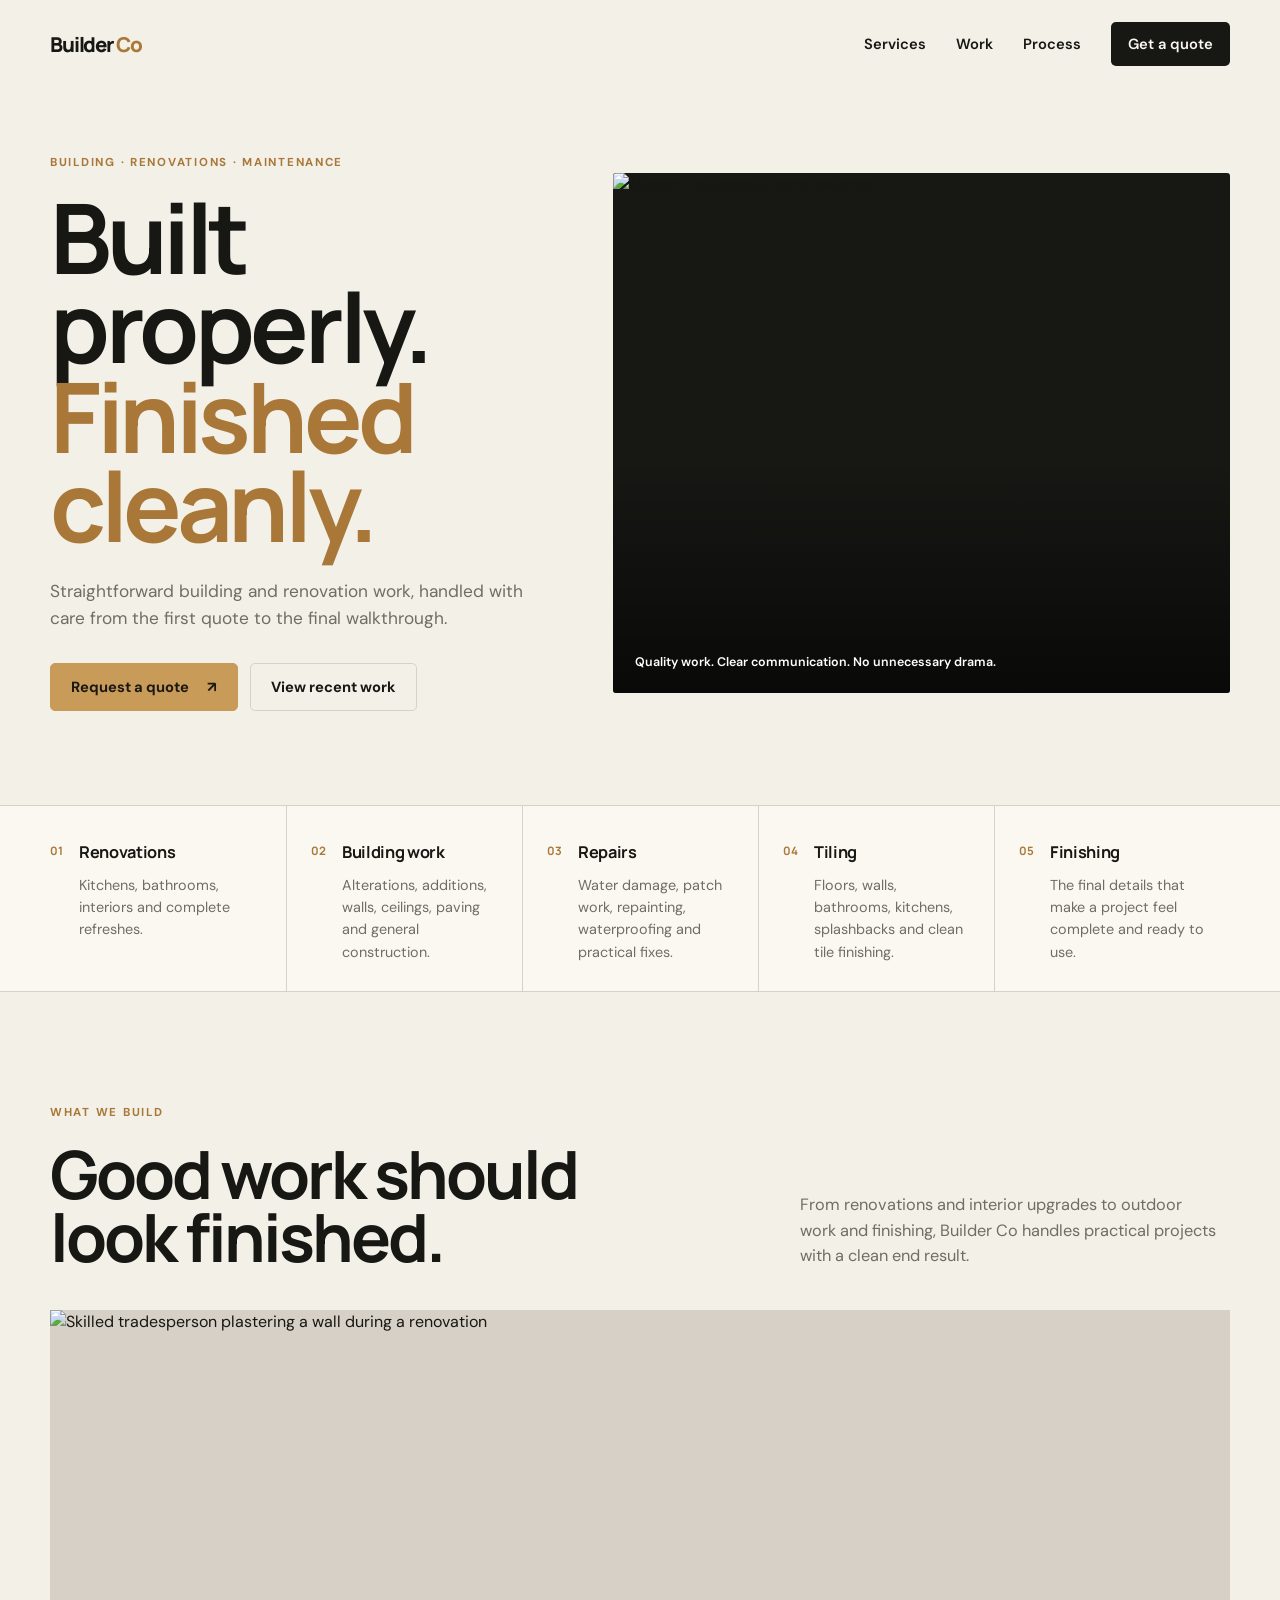
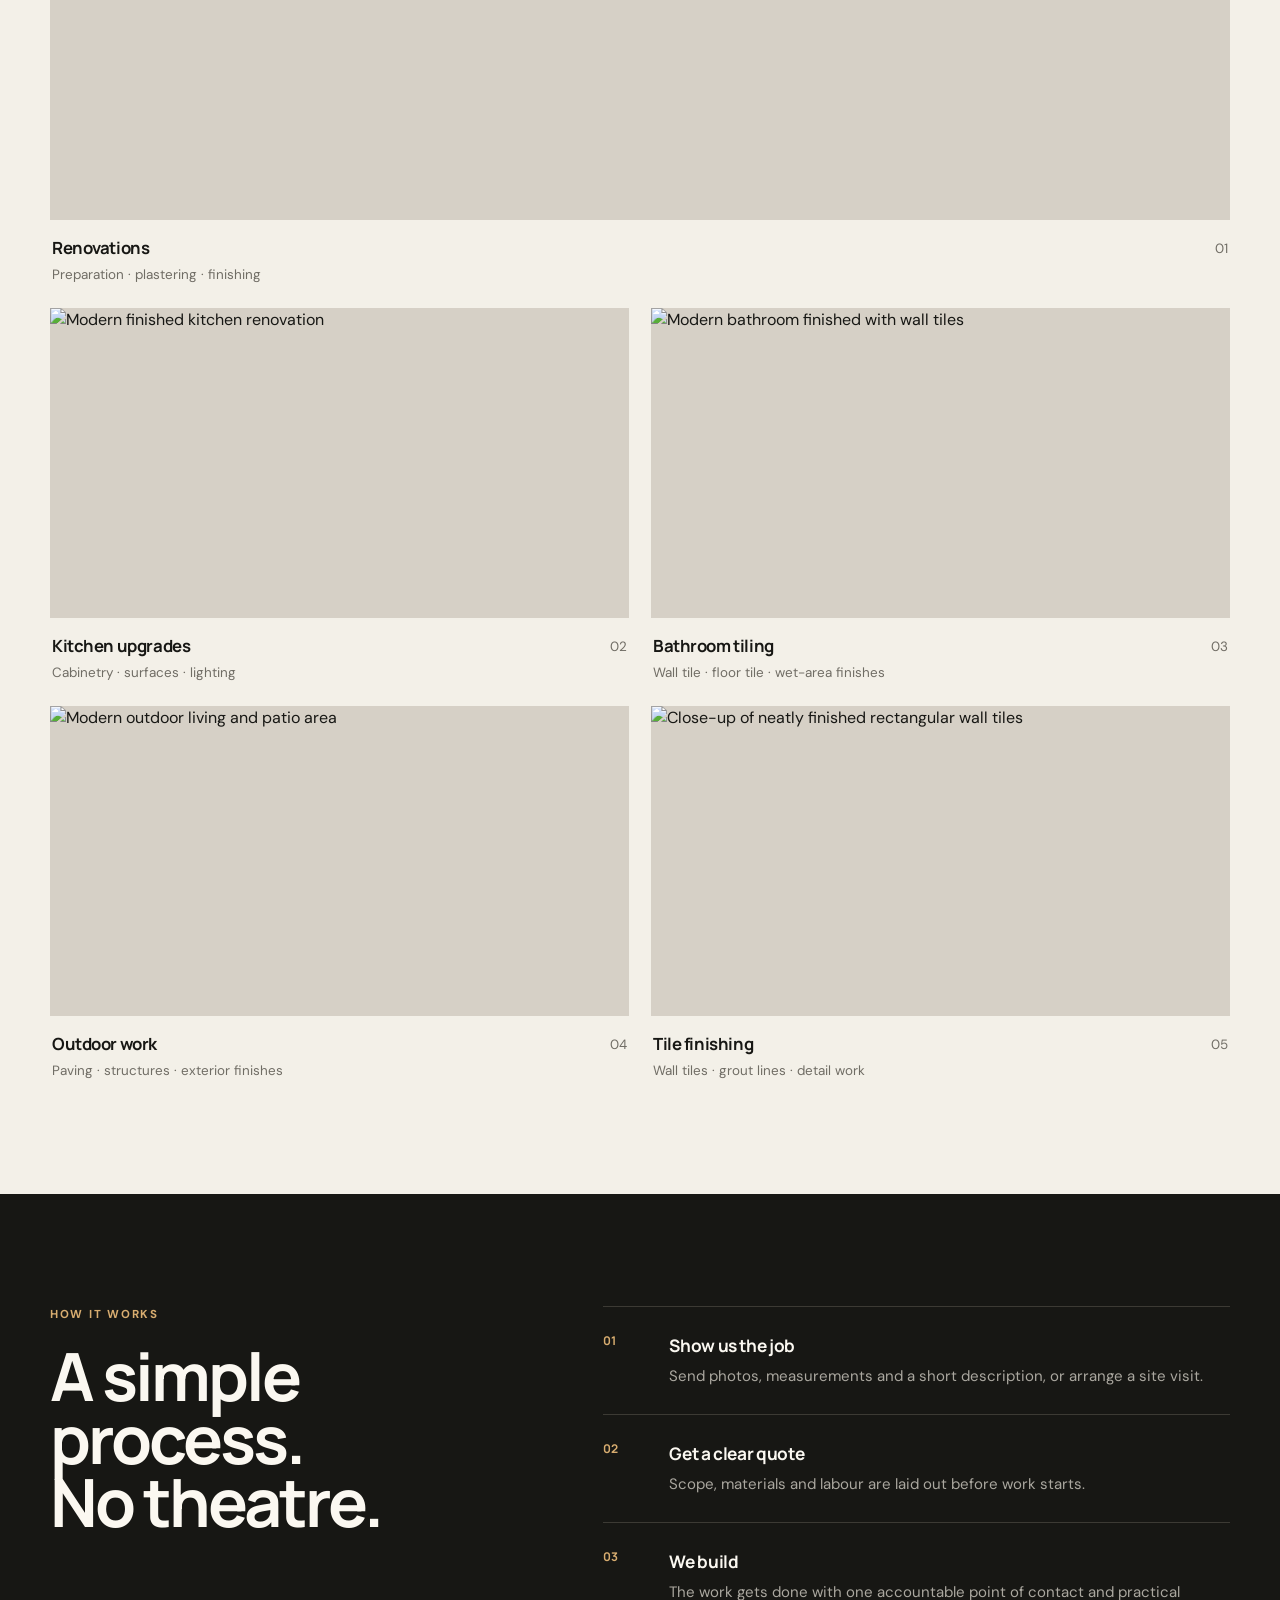
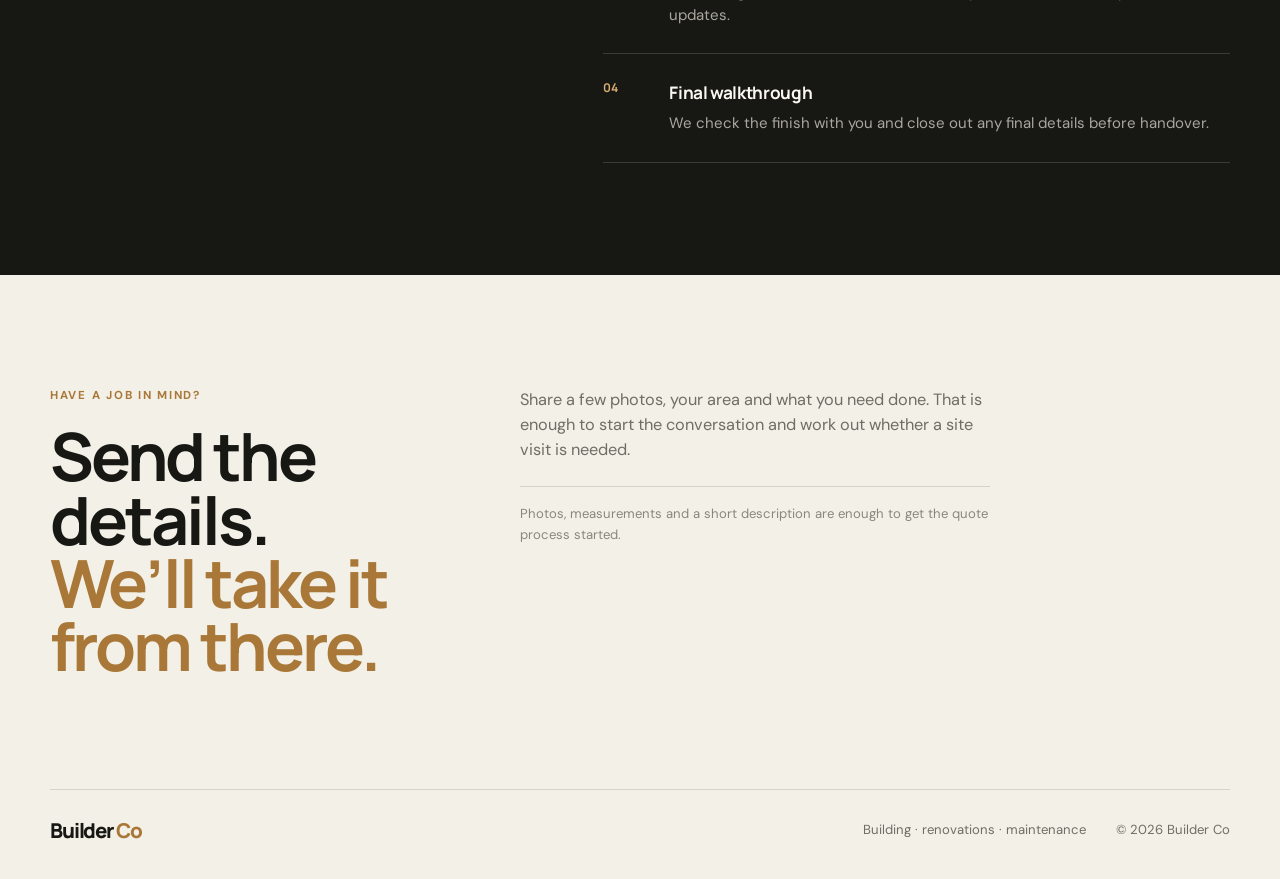
==== commit 6e3b613b: "Add quote form and expand tiling work" ====
--- a/index.html
+++ b/index.html
@@ -42,7 +42,7 @@
         <article><span class="service-number">01</span><div><h2>Renovations</h2><p>Kitchens, bathrooms, interiors and complete refreshes.</p></div></article>
         <article><span class="service-number">02</span><div><h2>Building work</h2><p>Alterations, additions, walls, ceilings, paving and general construction.</p></div></article>
         <article><span class="service-number">03</span><div><h2>Repairs</h2><p>Water damage, patch work, repainting, waterproofing and practical fixes.</p></div></article>
-        <article><span class="service-number">04</span><div><h2>Finishing</h2><p>The final details that make a project feel complete and ready to use.</p></div></article>
+        <article><span class="service-number">04</span><div><h2>Tiling</h2><p>Floors, walls, bathrooms, kitchens, splashbacks and clean tile finishing.</p></div></article><article><span class="service-number">05</span><div><h2>Finishing</h2><p>The final details that make a project feel complete and ready to use.</p></div></article>
       </div>
     </section>
     <section id="work" class="work shell section-space">
@@ -53,8 +53,8 @@
       <div class="project-grid">
         <article class="project project-featured"><img src="https://images.unsplash.com/photo-1761986757577-140af8859587?auto=format&fit=crop&w=1800&q=85" alt="Skilled tradesperson plastering a wall during a renovation" loading="lazy"><div class="project-copy"><div><h3>Renovations</h3><p>Preparation · plastering · finishing</p></div><span>01</span></div></article>
         <article class="project"><img src="https://images.unsplash.com/photo-1771371282665-545256b20dca?auto=format&fit=crop&w=1400&q=85" alt="Modern finished kitchen renovation" loading="lazy"><div class="project-copy"><div><h3>Kitchen upgrades</h3><p>Cabinetry · surfaces · lighting</p></div><span>02</span></div></article>
-        <article class="project"><img src="https://images.unsplash.com/photo-1621215058889-885f3d5a143c?auto=format&fit=crop&w=1400&q=85" alt="Modern finished bathroom renovation" loading="lazy"><div class="project-copy"><div><h3>Bathroom upgrades</h3><p>Tiling · plumbing · finishes</p></div><span>03</span></div></article>
-        <article class="project"><img src="https://images.unsplash.com/photo-1775733923991-e7223f9f44bc?auto=format&fit=crop&w=1400&q=85" alt="Modern outdoor living and patio area" loading="lazy"><div class="project-copy"><div><h3>Outdoor work</h3><p>Paving · structures · exterior finishes</p></div><span>04</span></div></article>
+        <article class="project"><img src="https://images.unsplash.com/photo-1786455588119-5ee708597eb1?auto=format&fit=crop&w=1400&q=85" alt="Modern bathroom finished with wall tiles" loading="lazy"><div class="project-copy"><div><h3>Bathroom tiling</h3><p>Wall tile · floor tile · wet-area finishes</p></div><span>03</span></div></article>
+        <article class="project"><img src="https://images.unsplash.com/photo-1775733923991-e7223f9f44bc?auto=format&fit=crop&w=1400&q=85" alt="Modern outdoor living and patio area" loading="lazy"><div class="project-copy"><div><h3>Outdoor work</h3><p>Paving · structures · exterior finishes</p></div><span>04</span></div></article><article class="project"><img src="https://images.unsplash.com/photo-1780253460298-8a8b0a4d0600?auto=format&fit=crop&w=1400&q=85" alt="Close-up of neatly finished rectangular wall tiles" loading="lazy"><div class="project-copy"><div><h3>Tile finishing</h3><p>Wall tiles · grout lines · detail work</p></div><span>05</span></div></article>
       </div>
     </section>
     <section id="process" class="process section-space">
@@ -74,5 +74,6 @@
     </section>
   </main>
   <footer class="shell"><a class="brand brand-footer" href="#top">Builder <span>Co</span></a><p>Building · renovations · maintenance</p><p>© 2026 Builder Co</p></footer>
+  <script src="script.js"></script>
 </body>
 </html>
--- a/styles.css
+++ b/styles.css
@@ -1 +1 @@
-:root{--ink:#171714;--ink-2:#24231f;--paper:#f3f0e8;--cream:#fbf8f1;--muted:#706d65;--line:#d8d2c6;--gold:#c89b59;--gold-dark:#a97838;--max:1180px}*{box-sizing:border-box}html{scroll-behavior:smooth}body{margin:0;background:var(--paper);color:var(--ink);font:400 16px/1.55 "DM Sans",sans-serif}a{color:inherit;text-decoration:none}img{display:block;width:100%;height:auto}h1,h2,h3,p{margin:0}h1,h2,h3{font-family:"Manrope",sans-serif;letter-spacing:-.045em}.shell{width:min(calc(100% - 44px),var(--max));margin-inline:auto}.site-header{width:min(calc(100% - 44px),var(--max));height:88px;margin:auto;display:flex;align-items:center;justify-content:space-between;gap:24px}.brand{font:800 1.28rem/1 "Manrope",sans-serif;letter-spacing:-.055em}.brand span{color:var(--gold-dark)}nav{display:flex;align-items:center;gap:30px;font-size:.92rem;font-weight:600}nav a{transition:opacity .2s ease}nav a:hover{opacity:.58}.nav-cta{background:var(--ink);color:var(--cream);padding:11px 17px;border-radius:5px}.hero{display:grid;grid-template-columns:minmax(0,.9fr) minmax(430px,1.1fr);align-items:center;gap:58px;padding:66px 0 94px}.kicker{color:var(--gold-dark);font-weight:700;font-size:.72rem;letter-spacing:.15em;margin-bottom:20px}h1{font-size:clamp(3.9rem,7.6vw,7.3rem);line-height:.92}h1 span,.contact h2 span{color:var(--gold-dark)}.hero-text{max-width:590px;color:var(--muted);font-size:1.08rem;margin-top:28px}.hero-actions{display:flex;flex-wrap:wrap;gap:12px;margin-top:32px}.button{display:inline-flex;align-items:center;justify-content:center;gap:18px;min-height:48px;padding:0 20px;border:1px solid var(--line);border-radius:5px;font-weight:700;font-size:.92rem;transition:transform .2s ease,background .2s ease}.button:hover{transform:translateY(-2px)}.button-gold{background:var(--gold);border-color:var(--gold);color:#1b1813}.button-gold:hover{background:#d4a768}.button-ghost{background:transparent}.hero-image{position:relative;margin:0;min-height:520px;border-radius:3px;overflow:hidden;background:var(--ink)}.hero-image img{position:absolute;inset:0;width:100%;height:100%;object-fit:cover;object-position:center}.hero-image::after{content:"";position:absolute;inset:0;background:linear-gradient(180deg,transparent 55%,rgba(0,0,0,.6))}.hero-image figcaption{position:absolute;z-index:1;left:22px;right:22px;bottom:20px;color:#fff;font-size:.78rem;font-weight:600}.service-band{background:var(--cream);border-block:1px solid var(--line)}.service-grid{display:grid;grid-template-columns:repeat(4,1fr)}.service-grid article{display:flex;gap:16px;min-height:160px;padding:34px 24px 28px 0}.service-grid article+article{border-left:1px solid var(--line);padding-left:24px}.service-number{color:var(--gold-dark);font:700 .72rem/1 "Manrope",sans-serif;padding-top:5px}.service-grid h2{font-size:1.02rem;letter-spacing:-.02em}.service-grid p{color:var(--muted);font-size:.9rem;margin-top:8px}.section-space{padding-block:112px}.section-heading{display:grid;grid-template-columns:1fr 430px;gap:60px;align-items:end;margin-bottom:42px}.section-heading h2,.process h2,.contact h2{font-size:clamp(2.8rem,5.2vw,5.3rem);line-height:.95}.section-heading>p{color:var(--muted);font-size:1.02rem;max-width:420px}.project-grid{display:grid;grid-template-columns:repeat(3,1fr);gap:22px}.project{min-width:0}.project-featured{grid-column:span 3}.project img{height:310px;object-fit:cover;background:#d6d0c6}.project-featured img{height:510px}.project-copy{display:flex;justify-content:space-between;gap:20px;padding:15px 2px 0}.project-copy h3{font-size:1.05rem;letter-spacing:-.025em}.project-copy p,.project-copy span{color:var(--muted);font-size:.84rem;margin-top:4px}.process{background:var(--ink);color:var(--cream)}.process-inner{display:grid;grid-template-columns:.85fr 1.15fr;gap:90px}.kicker-light{color:#d8ad70}.process ol{list-style:none;padding:0;margin:0;border-top:1px solid #3c3a34}.process li{display:grid;grid-template-columns:48px 1fr;gap:18px;padding:26px 0;border-bottom:1px solid #3c3a34}.process li>span{color:#d8ad70;font:700 .75rem/1.4 "Manrope",sans-serif}.process h3{font-size:1.08rem;letter-spacing:-.02em}.process li p{color:#aaa79f;margin-top:5px;max-width:560px;font-size:.94rem}.contact{display:grid;grid-template-columns:1.15fr .85fr;gap:90px;align-items:end}.contact-copy{color:var(--muted);font-size:1.02rem;max-width:470px}.contact-note{font-size:.82rem;border-top:1px solid var(--line);margin-top:24px;padding-top:17px;color:#8b867d}footer{border-top:1px solid var(--line);padding:30px 0 38px;display:grid;grid-template-columns:1fr auto auto;gap:30px;align-items:center;color:var(--muted);font-size:.82rem}.brand-footer{color:var(--ink)}@media(max-width:900px){.hero{grid-template-columns:1fr;gap:38px;padding-top:44px}.hero-image{min-height:480px}.section-heading{grid-template-columns:1fr;gap:22px}.service-grid{grid-template-columns:1fr 1fr}.service-grid article:nth-child(3){border-left:0;border-top:1px solid var(--line)}.service-grid article:nth-child(4){border-top:1px solid var(--line)}.process-inner,.contact{grid-template-columns:1fr;gap:48px}.project-grid{grid-template-columns:1fr 1fr}.project-featured{grid-column:span 2}.project-grid article:last-child{grid-column:span 2}.project-grid article:last-child img{height:360px}footer{grid-template-columns:1fr 1fr}.brand-footer{grid-column:1/-1}}@media(max-width:640px){.shell,.site-header{width:min(calc(100% - 28px),var(--max))}.site-header{height:72px}nav{gap:0}nav a:not(.nav-cta){display:none}.nav-cta{padding:9px 13px}.hero{padding:32px 0 70px}.hero-image{min-height:380px}h1{font-size:3.55rem}.hero-text{font-size:1rem}.service-grid{grid-template-columns:1fr}.service-grid article{min-height:auto;padding:24px 0}.service-grid article+article,.service-grid article:nth-child(3){border-left:0;border-top:1px solid var(--line);padding-left:0}.section-space{padding-block:78px}.section-heading h2,.process h2,.contact h2{font-size:3rem}.project-grid{grid-template-columns:1fr}.project-featured,.project-grid article:last-child{grid-column:auto}.project img,.project-featured img,.project-grid article:last-child img{height:330px}.process-inner{gap:34px}.contact{gap:34px}footer{grid-template-columns:1fr;gap:10px}.brand-footer{grid-column:auto}}@media(prefers-reduced-motion:reduce){html{scroll-behavior:auto}.button{transition:none}}+:root{--ink:#171714;--ink-2:#24231f;--paper:#f3f0e8;--cream:#fbf8f1;--muted:#706d65;--line:#d8d2c6;--gold:#c89b59;--gold-dark:#a97838;--max:1180px}*{box-sizing:border-box}html{scroll-behavior:smooth}body{margin:0;background:var(--paper);color:var(--ink);font:400 16px/1.55 "DM Sans",sans-serif}a{color:inherit;text-decoration:none}img{display:block;width:100%;height:auto}h1,h2,h3,p{margin:0}h1,h2,h3{font-family:"Manrope",sans-serif;letter-spacing:-.045em}.shell{width:min(calc(100% - 44px),var(--max));margin-inline:auto}.site-header{width:min(calc(100% - 44px),var(--max));height:88px;margin:auto;display:flex;align-items:center;justify-content:space-between;gap:24px}.brand{font:800 1.28rem/1 "Manrope",sans-serif;letter-spacing:-.055em}.brand span{color:var(--gold-dark)}nav{display:flex;align-items:center;gap:30px;font-size:.92rem;font-weight:600}nav a{transition:opacity .2s ease}nav a:hover{opacity:.58}.nav-cta{background:var(--ink);color:var(--cream);padding:11px 17px;border-radius:5px}.hero{display:grid;grid-template-columns:minmax(0,.9fr) minmax(430px,1.1fr);align-items:center;gap:58px;padding:66px 0 94px}.kicker{color:var(--gold-dark);font-weight:700;font-size:.72rem;letter-spacing:.15em;margin-bottom:20px}h1{font-size:clamp(3.9rem,7.6vw,7.3rem);line-height:.92}h1 span,.contact h2 span{color:var(--gold-dark)}.hero-text{max-width:590px;color:var(--muted);font-size:1.08rem;margin-top:28px}.hero-actions{display:flex;flex-wrap:wrap;gap:12px;margin-top:32px}.button{display:inline-flex;align-items:center;justify-content:center;gap:18px;min-height:48px;padding:0 20px;border:1px solid var(--line);border-radius:5px;font-weight:700;font-size:.92rem;transition:transform .2s ease,background .2s ease}.button:hover{transform:translateY(-2px)}.button-gold{background:var(--gold);border-color:var(--gold);color:#1b1813}.button-gold:hover{background:#d4a768}.button-ghost{background:transparent}.hero-image{position:relative;margin:0;min-height:520px;border-radius:3px;overflow:hidden;background:var(--ink)}.hero-image img{position:absolute;inset:0;width:100%;height:100%;object-fit:cover;object-position:center}.hero-image::after{content:"";position:absolute;inset:0;background:linear-gradient(180deg,transparent 55%,rgba(0,0,0,.6))}.hero-image figcaption{position:absolute;z-index:1;left:22px;right:22px;bottom:20px;color:#fff;font-size:.78rem;font-weight:600}.service-band{background:var(--cream);border-block:1px solid var(--line)}.service-grid{display:grid;grid-template-columns:repeat(5,1fr)}.service-grid article{display:flex;gap:16px;min-height:160px;padding:34px 24px 28px 0}.service-grid article+article{border-left:1px solid var(--line);padding-left:24px}.service-number{color:var(--gold-dark);font:700 .72rem/1 "Manrope",sans-serif;padding-top:5px}.service-grid h2{font-size:1.02rem;letter-spacing:-.02em}.service-grid p{color:var(--muted);font-size:.9rem;margin-top:8px}.section-space{padding-block:112px}.section-heading{display:grid;grid-template-columns:1fr 430px;gap:60px;align-items:end;margin-bottom:42px}.section-heading h2,.process h2,.contact h2{font-size:clamp(2.8rem,5.2vw,5.3rem);line-height:.95}.section-heading>p{color:var(--muted);font-size:1.02rem;max-width:420px}.project-grid{display:grid;grid-template-columns:repeat(2,1fr);gap:22px}.project{min-width:0}.project-featured{grid-column:span 2}.project img{height:310px;object-fit:cover;background:#d6d0c6}.project-featured img{height:510px}.project-copy{display:flex;justify-content:space-between;gap:20px;padding:15px 2px 0}.project-copy h3{font-size:1.05rem;letter-spacing:-.025em}.project-copy p,.project-copy span{color:var(--muted);font-size:.84rem;margin-top:4px}.process{background:var(--ink);color:var(--cream)}.process-inner{display:grid;grid-template-columns:.85fr 1.15fr;gap:90px}.kicker-light{color:#d8ad70}.process ol{list-style:none;padding:0;margin:0;border-top:1px solid #3c3a34}.process li{display:grid;grid-template-columns:48px 1fr;gap:18px;padding:26px 0;border-bottom:1px solid #3c3a34}.process li>span{color:#d8ad70;font:700 .75rem/1.4 "Manrope",sans-serif}.process h3{font-size:1.08rem;letter-spacing:-.02em}.process li p{color:#aaa79f;margin-top:5px;max-width:560px;font-size:.94rem}.contact{display:grid;grid-template-columns:.72fr 1.28fr;gap:70px;align-items:start}.contact-copy{color:var(--muted);font-size:1.02rem;max-width:470px}.contact-note{font-size:.82rem;border-top:1px solid var(--line);margin-top:24px;padding-top:17px;color:#8b867d}.quote-form{background:var(--cream);border:1px solid var(--line);padding:30px;display:grid;gap:18px}.form-row{display:grid;grid-template-columns:1fr 1fr;gap:16px}.quote-form label{display:grid;gap:8px;color:var(--ink);font-size:.82rem;font-weight:700}.quote-form label>span{display:block}.quote-form small{font:500 .75rem/1.2 "DM Sans",sans-serif;color:var(--muted)}.quote-form input,.quote-form select,.quote-form textarea{width:100%;border:1px solid var(--line);border-radius:4px;background:#fff;color:var(--ink);font:500 .95rem/1.4 "DM Sans",sans-serif;padding:13px 14px;outline:none}.quote-form textarea{resize:vertical;min-height:150px}.quote-form input:focus,.quote-form select:focus,.quote-form textarea:focus{border-color:var(--gold-dark);box-shadow:0 0 0 3px rgba(169,120,56,.10)}.file-field input{padding:10px;background:#fff}.consent{display:flex!important;grid-template-columns:auto 1fr!important;align-items:flex-start;gap:10px!important;font-weight:500!important;color:var(--muted)!important}.consent input{width:auto;margin-top:3px}.quote-submit{border:0;cursor:pointer;width:max-content}.form-note{font-size:.78rem;color:var(--muted)}.form-honey{position:absolute!important;left:-9999px!important;opacity:0!important;pointer-events:none!important}footer{border-top:1px solid var(--line);padding:30px 0 38px;display:grid;grid-template-columns:1fr auto auto;gap:30px;align-items:center;color:var(--muted);font-size:.82rem}.brand-footer{color:var(--ink)}@media(max-width:900px){.hero{grid-template-columns:1fr;gap:38px;padding-top:44px}.hero-image{min-height:480px}.section-heading{grid-template-columns:1fr;gap:22px}.service-grid{grid-template-columns:1fr 1fr}.service-grid article:nth-child(odd){border-left:0}.service-grid article:nth-child(n+3){border-top:1px solid var(--line)}.process-inner,.contact{grid-template-columns:1fr;gap:48px}.project-grid{grid-template-columns:1fr 1fr}.project-featured{grid-column:span 2}footer{grid-template-columns:1fr 1fr}.brand-footer{grid-column:1/-1}}@media(max-width:640px){.shell,.site-header{width:min(calc(100% - 28px),var(--max))}.site-header{height:72px}nav{gap:0}nav a:not(.nav-cta){display:none}.nav-cta{padding:9px 13px}.hero{padding:32px 0 70px}.hero-image{min-height:380px}h1{font-size:3.55rem}.hero-text{font-size:1rem}.service-grid{grid-template-columns:1fr}.service-grid article{min-height:auto;padding:24px 0}.service-grid article+article,.service-grid article:nth-child(3){border-left:0;border-top:1px solid var(--line);padding-left:0}.section-space{padding-block:78px}.section-heading h2,.process h2,.contact h2{font-size:3rem}.project-grid{grid-template-columns:1fr}.project-featured{grid-column:auto}.project img,.project-featured img{height:330px}.process-inner{gap:34px}.contact{gap:34px}.form-row{grid-template-columns:1fr}.quote-form{padding:22px}footer{grid-template-columns:1fr;gap:10px}.brand-footer{grid-column:auto}}@media(prefers-reduced-motion:reduce){html{scroll-behavior:auto}.button{transition:none}}
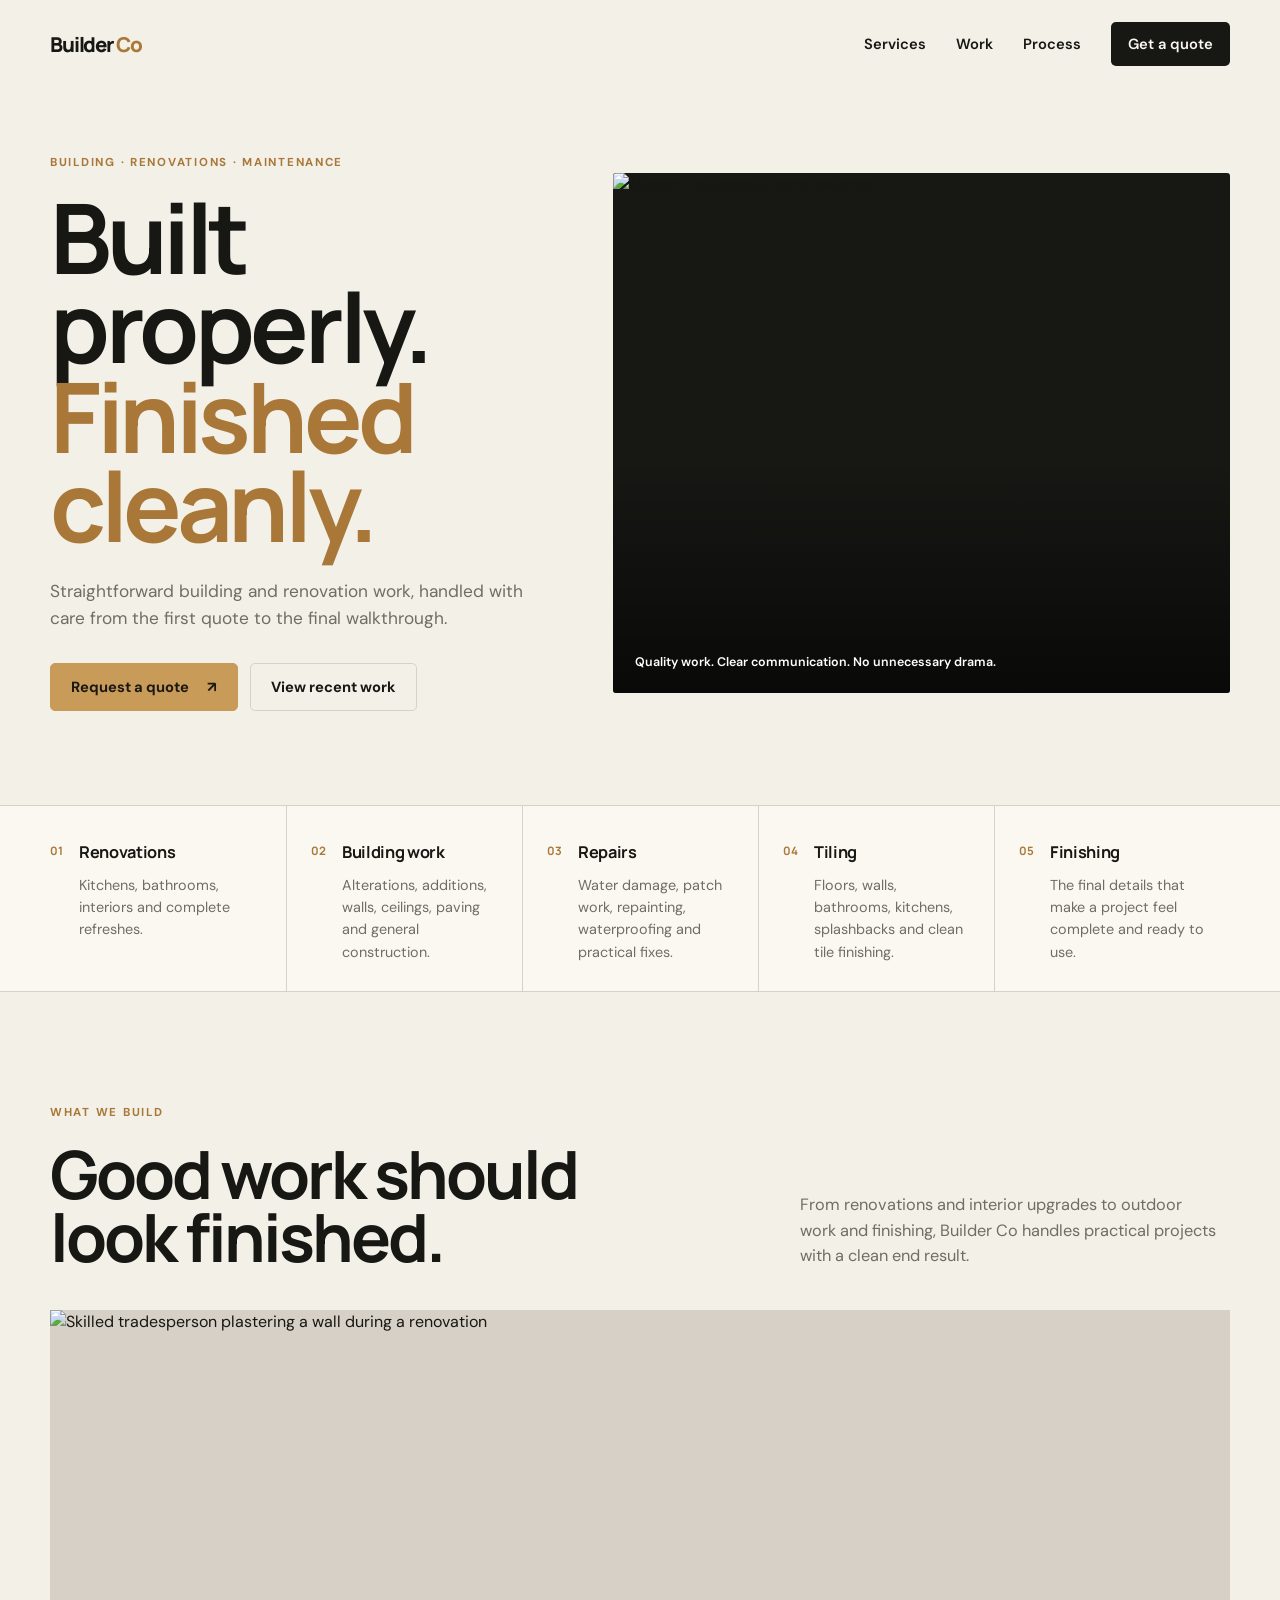
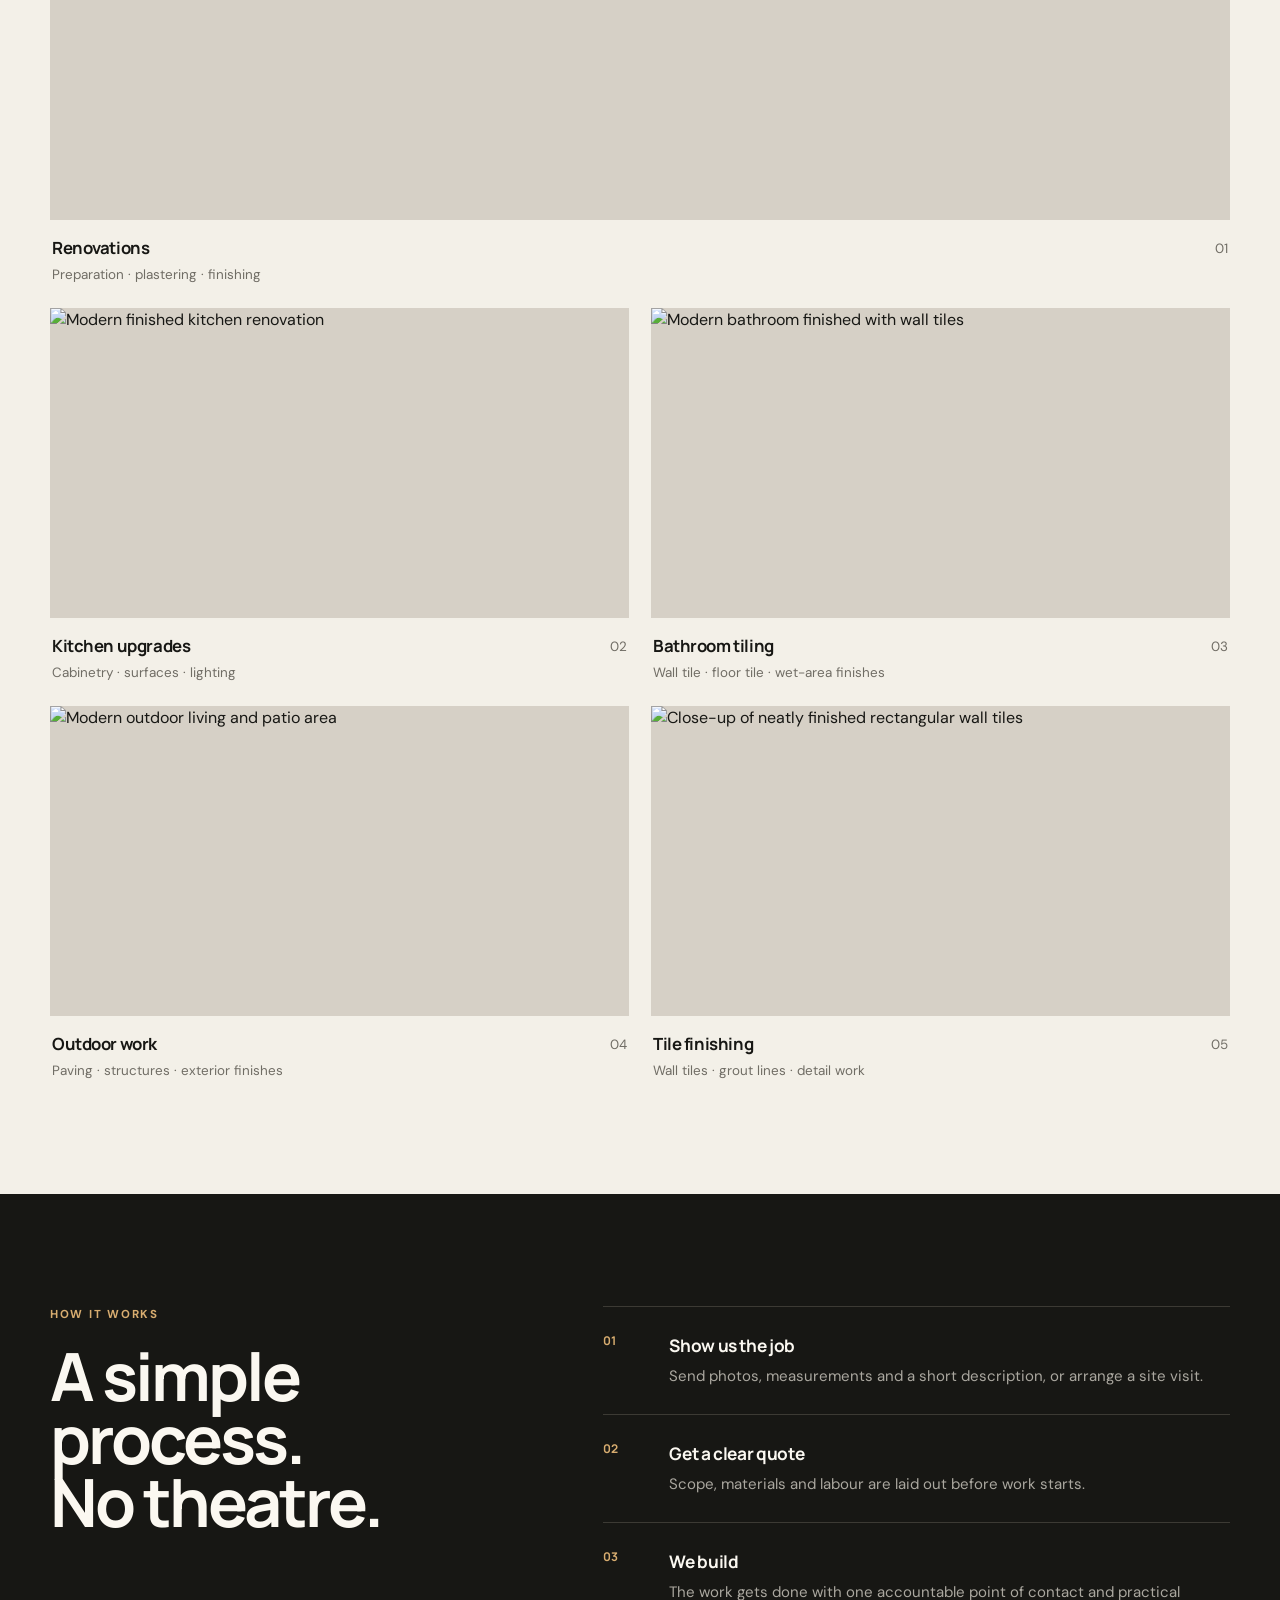
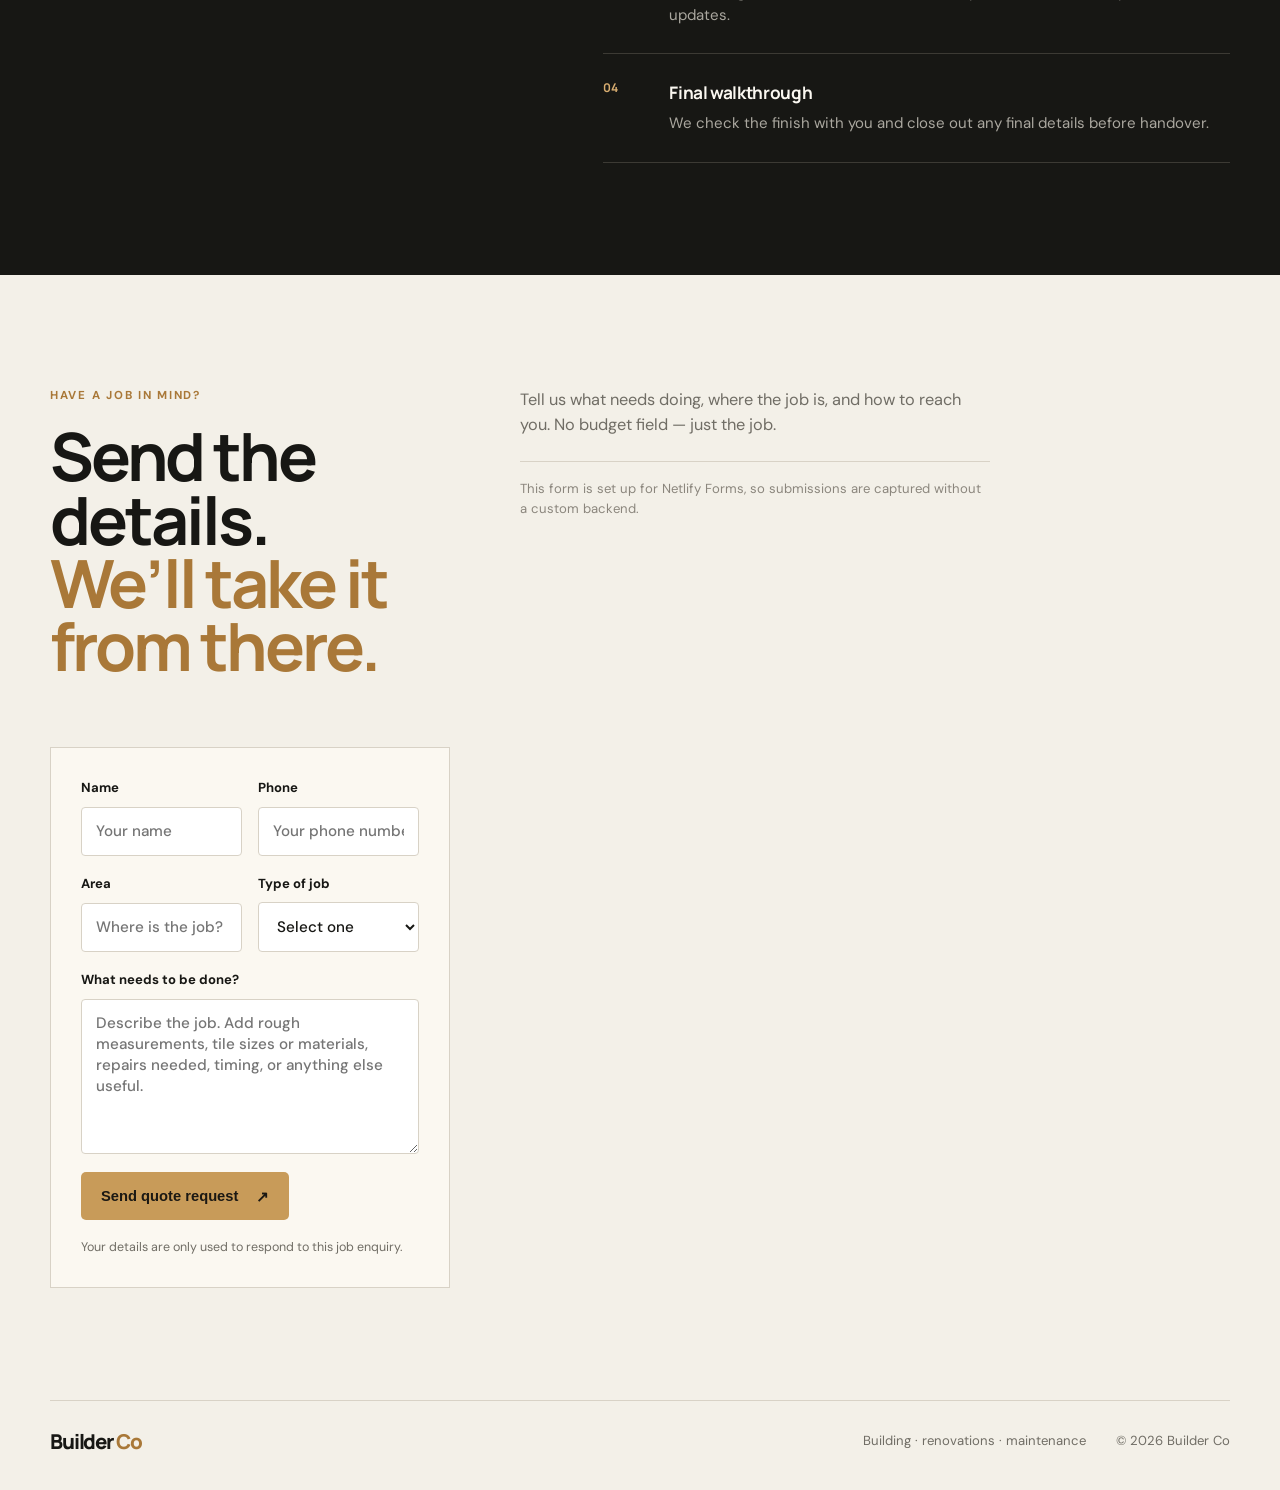
==== commit 99268e3d: "Wire quote request form to Netlify Forms" ====
--- a/index.html
+++ b/index.html
@@ -69,11 +69,64 @@
       </div>
     </section>
     <section id="contact" class="contact shell section-space">
-      <div><p class="kicker">HAVE A JOB IN MIND?</p><h2>Send the details.<br><span>We’ll take it from there.</span></h2></div>
-      <div class="contact-copy"><p>Share a few photos, your area and what you need done. That is enough to start the conversation and work out whether a site visit is needed.</p><p class="contact-note">Photos, measurements and a short description are enough to get the quote process started.</p></div>
+      <div>
+        <p class="kicker">HAVE A JOB IN MIND?</p>
+        <h2>Send the details.<br><span>We’ll take it from there.</span></h2>
+      </div>
+
+      <div class="contact-copy">
+        <p>Tell us what needs doing, where the job is, and how to reach you. No budget field — just the job.</p>
+        <p class="contact-note">This form is set up for Netlify Forms, so submissions are captured without a custom backend.</p>
+      </div>
+
+      <form class="quote-form" name="quote" method="POST" data-netlify="true" netlify-honeypot="bot-field" action="/thanks.html">
+        <input type="hidden" name="form-name" value="quote">
+        <p class="form-honey">
+          <label>Don’t fill this out: <input name="bot-field"></label>
+        </p>
+
+        <div class="form-row">
+          <label>
+            <span>Name</span>
+            <input type="text" name="name" autocomplete="name" required placeholder="Your name">
+          </label>
+          <label>
+            <span>Phone</span>
+            <input type="tel" name="phone" autocomplete="tel" required placeholder="Your phone number">
+          </label>
+        </div>
+
+        <div class="form-row">
+          <label>
+            <span>Area</span>
+            <input type="text" name="area" required placeholder="Where is the job?">
+          </label>
+          <label>
+            <span>Type of job</span>
+            <select name="projectType" required>
+              <option value="" selected disabled>Select one</option>
+              <option>Tiling</option>
+              <option>Bathroom</option>
+              <option>Kitchen</option>
+              <option>Renovation</option>
+              <option>Building / alteration</option>
+              <option>Repairs / maintenance</option>
+              <option>Outdoor work</option>
+              <option>Other</option>
+            </select>
+          </label>
+        </div>
+
+        <label>
+          <span>What needs to be done?</span>
+          <textarea name="details" rows="6" required placeholder="Describe the job. Add rough measurements, tile sizes or materials, repairs needed, timing, or anything else useful."></textarea>
+        </label>
+
+        <button class="button button-gold quote-submit" type="submit">Send quote request <span aria-hidden="true">↗</span></button>
+        <p class="form-note">Your details are only used to respond to this job enquiry.</p>
+      </form>
     </section>
   </main>
   <footer class="shell"><a class="brand brand-footer" href="#top">Builder <span>Co</span></a><p>Building · renovations · maintenance</p><p>© 2026 Builder Co</p></footer>
-  <script src="script.js"></script>
 </body>
 </html>
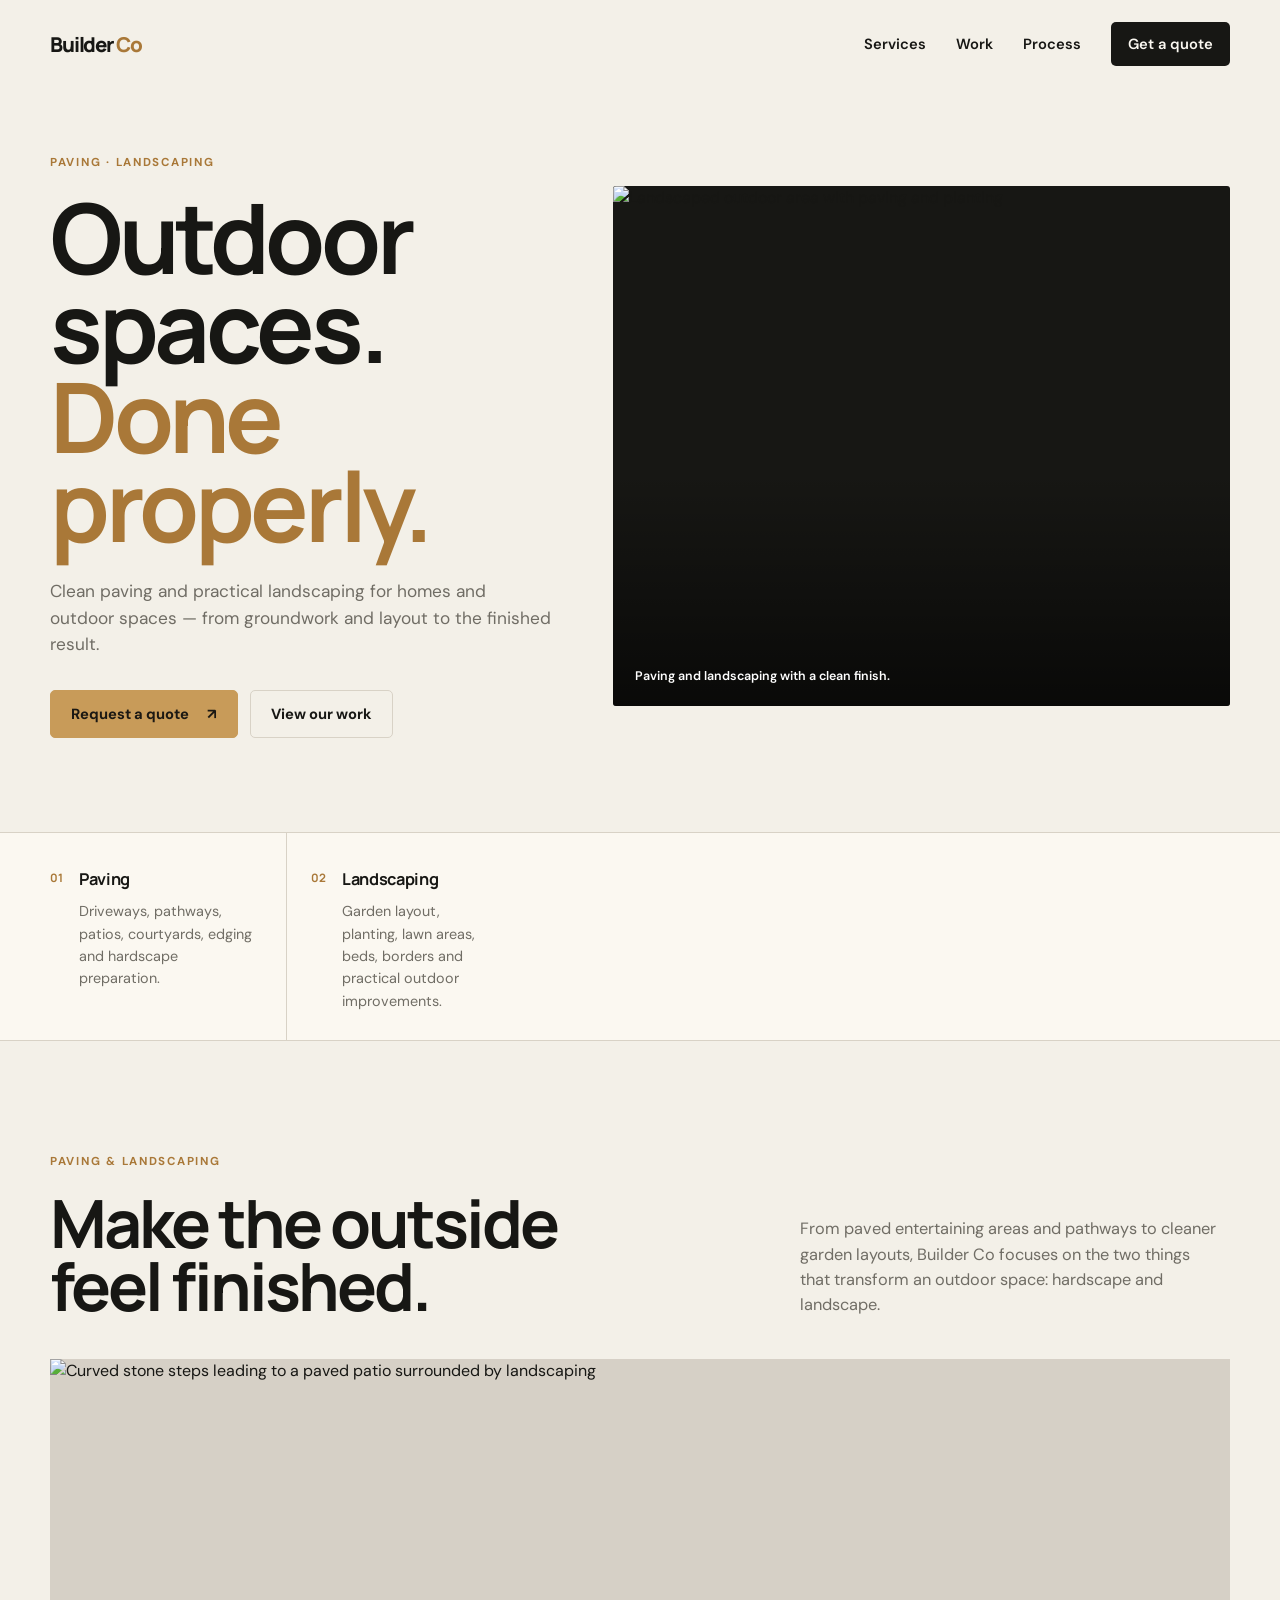
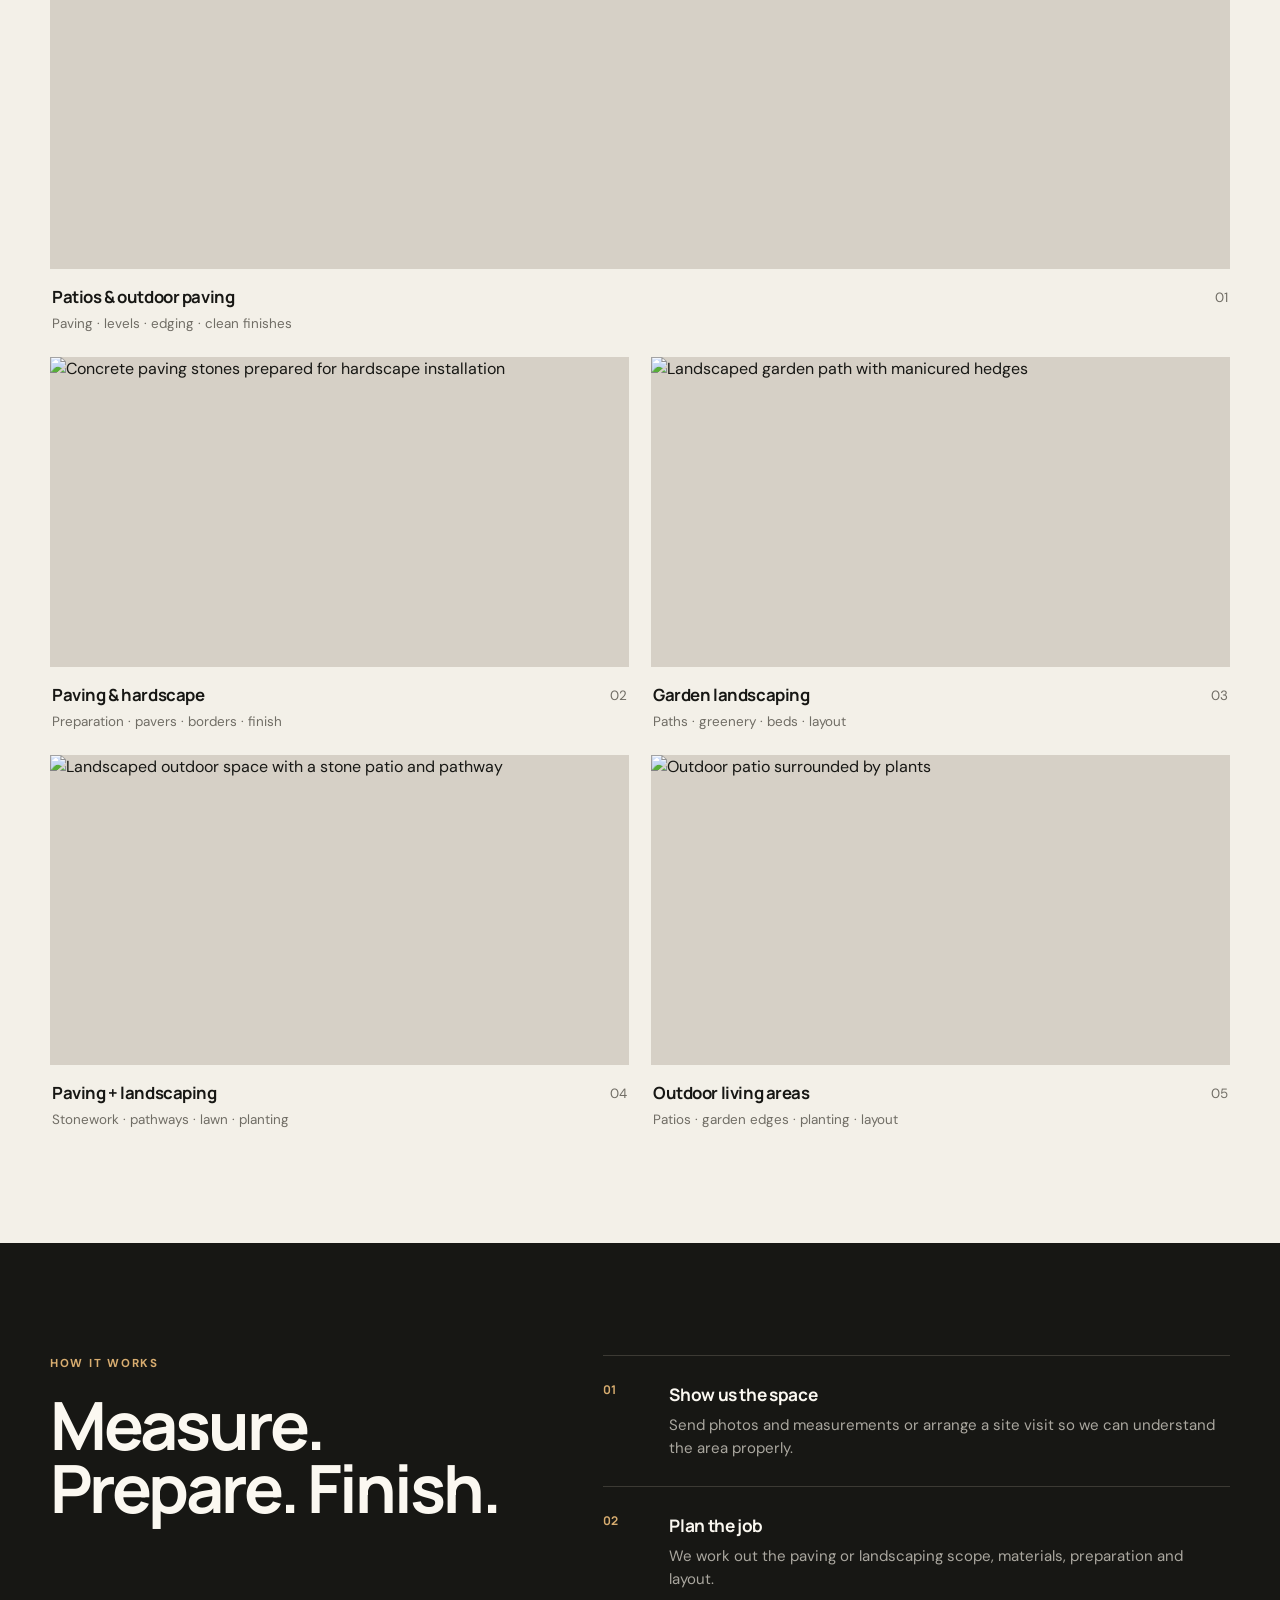
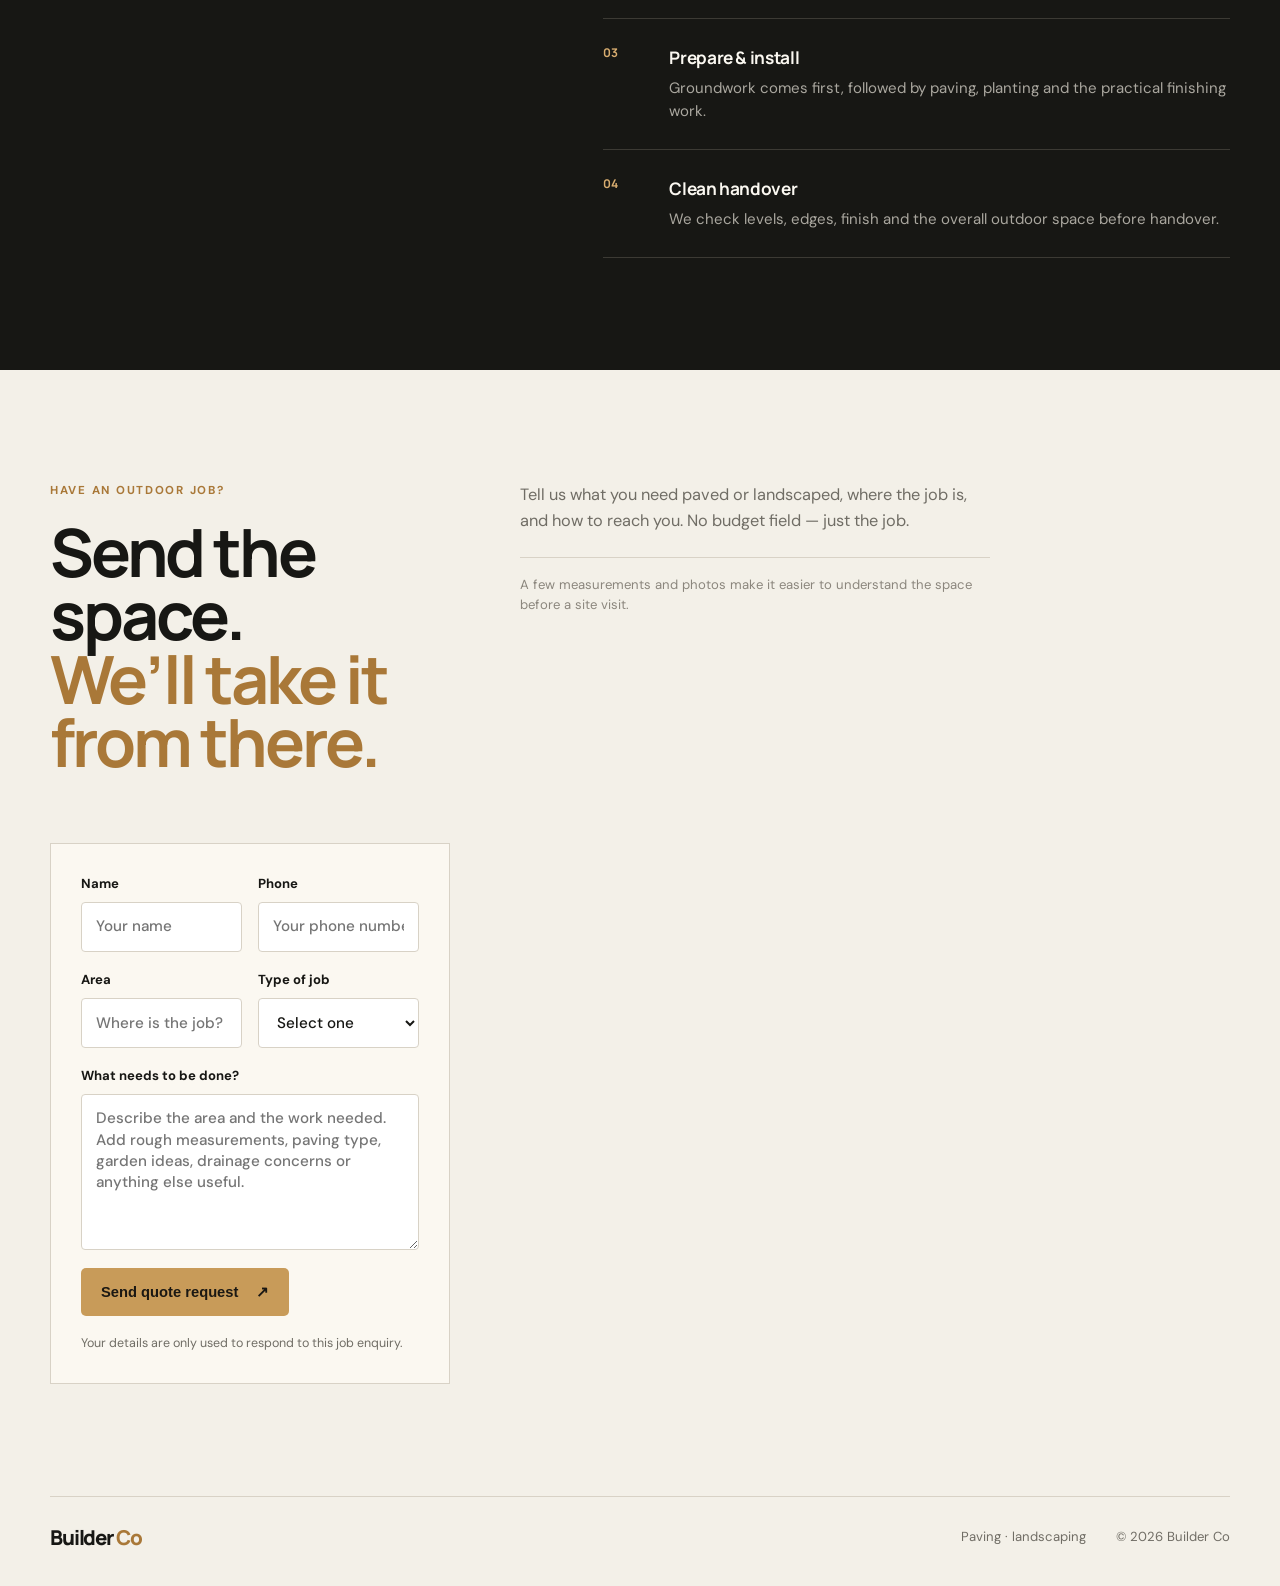
==== commit b84c36c3: "Focus Builder Co on paving and landscaping only" ====
--- a/index.html
+++ b/index.html
@@ -3,9 +3,9 @@
 <head>
   <meta charset="utf-8">
   <meta name="viewport" content="width=device-width,initial-scale=1">
-  <meta name="description" content="Builder Co — practical building, renovations, repairs and project finishing.">
+  <meta name="description" content="Builder Co — paving and landscaping for clean, practical outdoor spaces.">
   <meta name="theme-color" content="#171714">
-  <title>Builder Co | Building & Renovations</title>
+  <title>Builder Co | Paving & Landscaping</title>
   <link rel="preconnect" href="https://fonts.googleapis.com">
   <link rel="preconnect" href="https://fonts.gstatic.com" crossorigin>
   <link href="https://fonts.googleapis.com/css2?family=DM+Sans:wght@400;500;600;700&family=Manrope:wght@600;700;800&display=swap" rel="stylesheet">
@@ -21,69 +21,125 @@
       <a class="nav-cta" href="#contact">Get a quote</a>
     </nav>
   </header>
+
   <main id="top">
     <section class="hero shell">
       <div class="hero-copy">
-        <p class="kicker">BUILDING · RENOVATIONS · MAINTENANCE</p>
-        <h1>Built properly.<br><span>Finished cleanly.</span></h1>
-        <p class="hero-text">Straightforward building and renovation work, handled with care from the first quote to the final walkthrough.</p>
+        <p class="kicker">PAVING · LANDSCAPING</p>
+        <h1>Outdoor spaces.<br><span>Done properly.</span></h1>
+        <p class="hero-text">Clean paving and practical landscaping for homes and outdoor spaces — from groundwork and layout to the finished result.</p>
         <div class="hero-actions">
           <a class="button button-gold" href="#contact">Request a quote <span aria-hidden="true">↗</span></a>
-          <a class="button button-ghost" href="#work">View recent work</a>
+          <a class="button button-ghost" href="#work">View our work</a>
         </div>
       </div>
+
       <figure class="hero-image">
-        <img src="https://images.unsplash.com/photo-1778166166368-774d09ca24e2?auto=format&fit=crop&w=1800&q=85" alt="Modern residential home exterior" width="702" height="429">
-        <figcaption>Quality work. Clear communication. No unnecessary drama.</figcaption>
+        <img src="https://images.unsplash.com/photo-1721222204126-e7042f2893b1?auto=format&fit=crop&w=1800&q=85" alt="Landscaped outdoor area with paving and planting" width="702" height="429">
+        <figcaption>Paving and landscaping with a clean finish.</figcaption>
       </figure>
     </section>
+
     <section id="services" class="service-band" aria-label="Services">
       <div class="service-grid shell">
-        <article><span class="service-number">01</span><div><h2>Renovations</h2><p>Kitchens, bathrooms, interiors and complete refreshes.</p></div></article>
-        <article><span class="service-number">02</span><div><h2>Building work</h2><p>Alterations, additions, walls, ceilings, paving and general construction.</p></div></article>
-        <article><span class="service-number">03</span><div><h2>Repairs</h2><p>Water damage, patch work, repainting, waterproofing and practical fixes.</p></div></article>
-        <article><span class="service-number">04</span><div><h2>Tiling</h2><p>Floors, walls, bathrooms, kitchens, splashbacks and clean tile finishing.</p></div></article><article><span class="service-number">05</span><div><h2>Finishing</h2><p>The final details that make a project feel complete and ready to use.</p></div></article>
+        <article>
+          <span class="service-number">01</span>
+          <div>
+            <h2>Paving</h2>
+            <p>Driveways, pathways, patios, courtyards, edging and hardscape preparation.</p>
+          </div>
+        </article>
+        <article>
+          <span class="service-number">02</span>
+          <div>
+            <h2>Landscaping</h2>
+            <p>Garden layout, planting, lawn areas, beds, borders and practical outdoor improvements.</p>
+          </div>
+        </article>
       </div>
     </section>
+
     <section id="work" class="work shell section-space">
       <div class="section-heading">
-        <div><p class="kicker">WHAT WE BUILD</p><h2>Good work should<br>look finished.</h2></div>
-        <p>From renovations and interior upgrades to outdoor work and finishing, Builder Co handles practical projects with a clean end result.</p>
+        <div>
+          <p class="kicker">PAVING & LANDSCAPING</p>
+          <h2>Make the outside<br>feel finished.</h2>
+        </div>
+        <p>From paved entertaining areas and pathways to cleaner garden layouts, Builder Co focuses on the two things that transform an outdoor space: hardscape and landscape.</p>
       </div>
+
       <div class="project-grid">
-        <article class="project project-featured"><img src="https://images.unsplash.com/photo-1761986757577-140af8859587?auto=format&fit=crop&w=1800&q=85" alt="Skilled tradesperson plastering a wall during a renovation" loading="lazy"><div class="project-copy"><div><h3>Renovations</h3><p>Preparation · plastering · finishing</p></div><span>01</span></div></article>
-        <article class="project"><img src="https://images.unsplash.com/photo-1771371282665-545256b20dca?auto=format&fit=crop&w=1400&q=85" alt="Modern finished kitchen renovation" loading="lazy"><div class="project-copy"><div><h3>Kitchen upgrades</h3><p>Cabinetry · surfaces · lighting</p></div><span>02</span></div></article>
-        <article class="project"><img src="https://images.unsplash.com/photo-1786455588119-5ee708597eb1?auto=format&fit=crop&w=1400&q=85" alt="Modern bathroom finished with wall tiles" loading="lazy"><div class="project-copy"><div><h3>Bathroom tiling</h3><p>Wall tile · floor tile · wet-area finishes</p></div><span>03</span></div></article>
-        <article class="project"><img src="https://images.unsplash.com/photo-1775733923991-e7223f9f44bc?auto=format&fit=crop&w=1400&q=85" alt="Modern outdoor living and patio area" loading="lazy"><div class="project-copy"><div><h3>Outdoor work</h3><p>Paving · structures · exterior finishes</p></div><span>04</span></div></article><article class="project"><img src="https://images.unsplash.com/photo-1780253460298-8a8b0a4d0600?auto=format&fit=crop&w=1400&q=85" alt="Close-up of neatly finished rectangular wall tiles" loading="lazy"><div class="project-copy"><div><h3>Tile finishing</h3><p>Wall tiles · grout lines · detail work</p></div><span>05</span></div></article>
+        <article class="project project-featured">
+          <img src="https://images.unsplash.com/photo-1761637823276-7d714eb45cb1?auto=format&fit=crop&w=1800&q=85" alt="Curved stone steps leading to a paved patio surrounded by landscaping" loading="lazy">
+          <div class="project-copy">
+            <div><h3>Patios & outdoor paving</h3><p>Paving · levels · edging · clean finishes</p></div>
+            <span>01</span>
+          </div>
+        </article>
+
+        <article class="project">
+          <img src="https://images.unsplash.com/photo-1763665814482-bdf1016e4d29?auto=format&fit=crop&w=1400&q=85" alt="Concrete paving stones prepared for hardscape installation" loading="lazy">
+          <div class="project-copy">
+            <div><h3>Paving & hardscape</h3><p>Preparation · pavers · borders · finish</p></div>
+            <span>02</span>
+          </div>
+        </article>
+
+        <article class="project">
+          <img src="https://images.unsplash.com/photo-1789220023187-7afff11b9f36?auto=format&fit=crop&w=1400&q=85" alt="Landscaped garden path with manicured hedges" loading="lazy">
+          <div class="project-copy">
+            <div><h3>Garden landscaping</h3><p>Paths · greenery · beds · layout</p></div>
+            <span>03</span>
+          </div>
+        </article>
+
+        <article class="project">
+          <img src="https://images.unsplash.com/photo-1772553319854-f248ba64ed7d?auto=format&fit=crop&w=1400&q=85" alt="Landscaped outdoor space with a stone patio and pathway" loading="lazy">
+          <div class="project-copy">
+            <div><h3>Paving + landscaping</h3><p>Stonework · pathways · lawn · planting</p></div>
+            <span>04</span>
+          </div>
+        </article>
+
+        <article class="project">
+          <img src="https://images.unsplash.com/photo-1667317716572-489a4e303a8e?auto=format&fit=crop&w=1400&q=85" alt="Outdoor patio surrounded by plants" loading="lazy">
+          <div class="project-copy">
+            <div><h3>Outdoor living areas</h3><p>Patios · garden edges · planting · layout</p></div>
+            <span>05</span>
+          </div>
+        </article>
       </div>
     </section>
+
     <section id="process" class="process section-space">
       <div class="process-inner shell">
-        <div class="process-title"><p class="kicker kicker-light">HOW IT WORKS</p><h2>A simple process.<br>No theatre.</h2></div>
+        <div class="process-title">
+          <p class="kicker kicker-light">HOW IT WORKS</p>
+          <h2>Measure.<br>Prepare. Finish.</h2>
+        </div>
         <ol>
-          <li><span>01</span><div><h3>Show us the job</h3><p>Send photos, measurements and a short description, or arrange a site visit.</p></div></li>
-          <li><span>02</span><div><h3>Get a clear quote</h3><p>Scope, materials and labour are laid out before work starts.</p></div></li>
-          <li><span>03</span><div><h3>We build</h3><p>The work gets done with one accountable point of contact and practical updates.</p></div></li>
-          <li><span>04</span><div><h3>Final walkthrough</h3><p>We check the finish with you and close out any final details before handover.</p></div></li>
+          <li><span>01</span><div><h3>Show us the space</h3><p>Send photos and measurements or arrange a site visit so we can understand the area properly.</p></div></li>
+          <li><span>02</span><div><h3>Plan the job</h3><p>We work out the paving or landscaping scope, materials, preparation and layout.</p></div></li>
+          <li><span>03</span><div><h3>Prepare & install</h3><p>Groundwork comes first, followed by paving, planting and the practical finishing work.</p></div></li>
+          <li><span>04</span><div><h3>Clean handover</h3><p>We check levels, edges, finish and the overall outdoor space before handover.</p></div></li>
         </ol>
       </div>
     </section>
+
     <section id="contact" class="contact shell section-space">
       <div>
-        <p class="kicker">HAVE A JOB IN MIND?</p>
-        <h2>Send the details.<br><span>We’ll take it from there.</span></h2>
+        <p class="kicker">HAVE AN OUTDOOR JOB?</p>
+        <h2>Send the space.<br><span>We’ll take it from there.</span></h2>
       </div>
 
       <div class="contact-copy">
-        <p>Tell us what needs doing, where the job is, and how to reach you. No budget field — just the job.</p>
-        <p class="contact-note">This form is set up for Netlify Forms, so submissions are captured without a custom backend.</p>
+        <p>Tell us what you need paved or landscaped, where the job is, and how to reach you. No budget field — just the job.</p>
+        <p class="contact-note">A few measurements and photos make it easier to understand the space before a site visit.</p>
       </div>
 
       <form class="quote-form" name="quote" method="POST" data-netlify="true" netlify-honeypot="bot-field" action="/thanks.html">
         <input type="hidden" name="form-name" value="quote">
-        <p class="form-honey">
-          <label>Don’t fill this out: <input name="bot-field"></label>
-        </p>
+        <p class="form-honey"><label>Don’t fill this out: <input name="bot-field"></label></p>
 
         <div class="form-row">
           <label>
@@ -105,21 +161,16 @@
             <span>Type of job</span>
             <select name="projectType" required>
               <option value="" selected disabled>Select one</option>
-              <option>Tiling</option>
-              <option>Bathroom</option>
-              <option>Kitchen</option>
-              <option>Renovation</option>
-              <option>Building / alteration</option>
-              <option>Repairs / maintenance</option>
-              <option>Outdoor work</option>
-              <option>Other</option>
+              <option>Paving</option>
+              <option>Landscaping</option>
+              <option>Paving + landscaping</option>
             </select>
           </label>
         </div>
 
         <label>
           <span>What needs to be done?</span>
-          <textarea name="details" rows="6" required placeholder="Describe the job. Add rough measurements, tile sizes or materials, repairs needed, timing, or anything else useful."></textarea>
+          <textarea name="details" rows="6" required placeholder="Describe the area and the work needed. Add rough measurements, paving type, garden ideas, drainage concerns or anything else useful."></textarea>
         </label>
 
         <button class="button button-gold quote-submit" type="submit">Send quote request <span aria-hidden="true">↗</span></button>
@@ -127,6 +178,11 @@
       </form>
     </section>
   </main>
-  <footer class="shell"><a class="brand brand-footer" href="#top">Builder <span>Co</span></a><p>Building · renovations · maintenance</p><p>© 2026 Builder Co</p></footer>
+
+  <footer class="shell">
+    <a class="brand brand-footer" href="#top">Builder <span>Co</span></a>
+    <p>Paving · landscaping</p>
+    <p>© 2026 Builder Co</p>
+  </footer>
 </body>
 </html>
